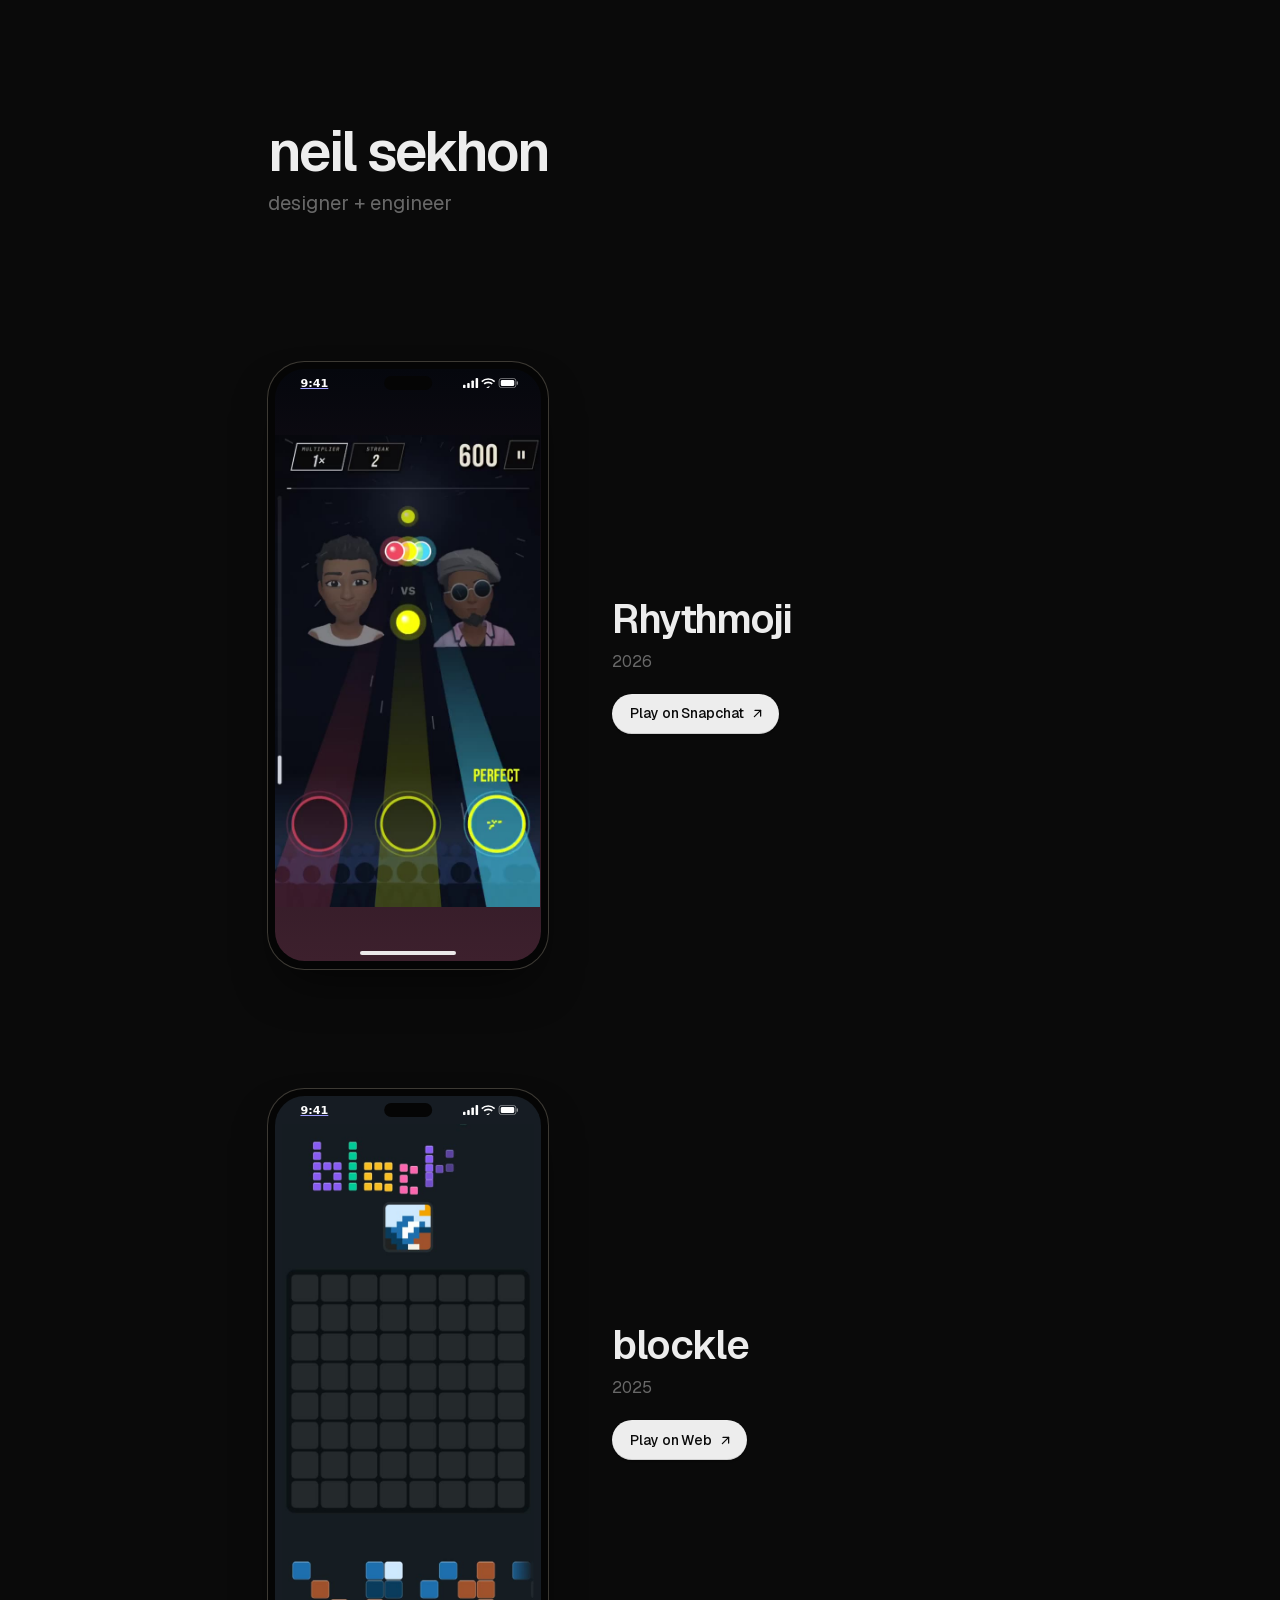
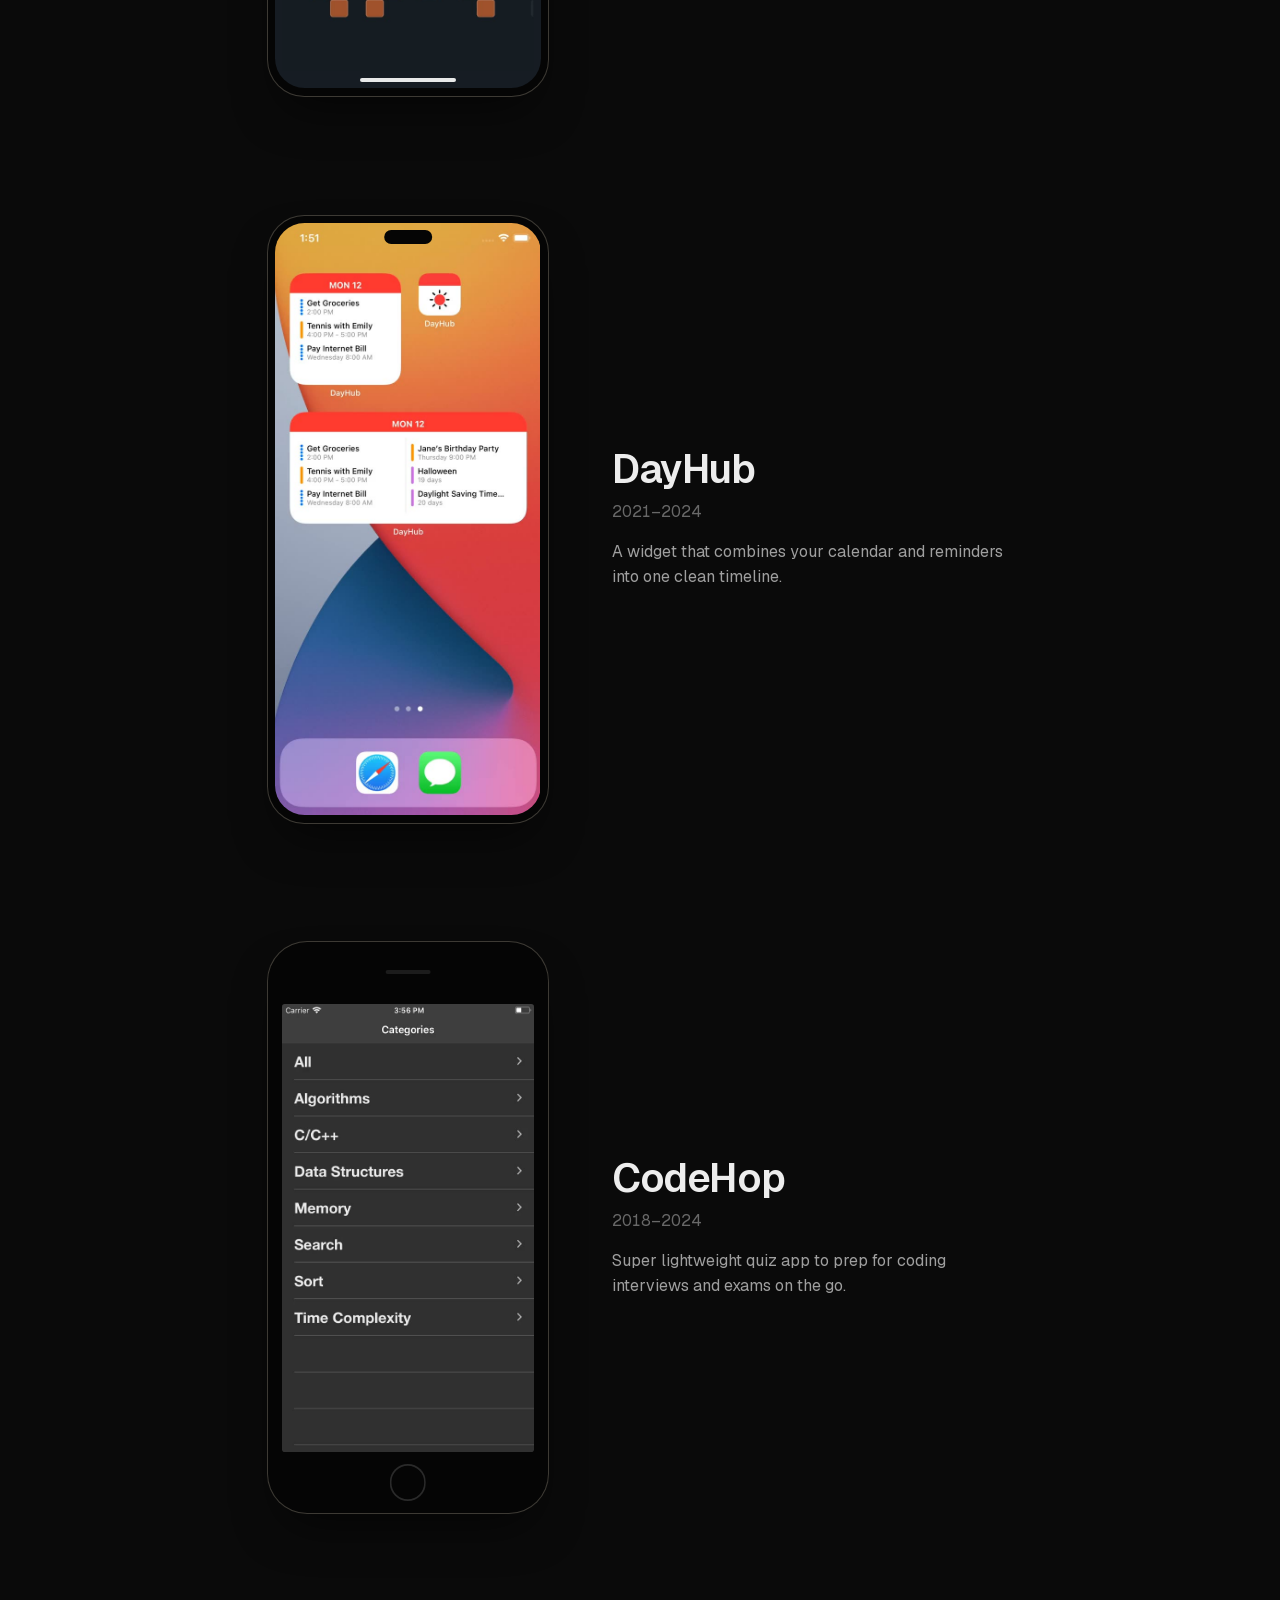
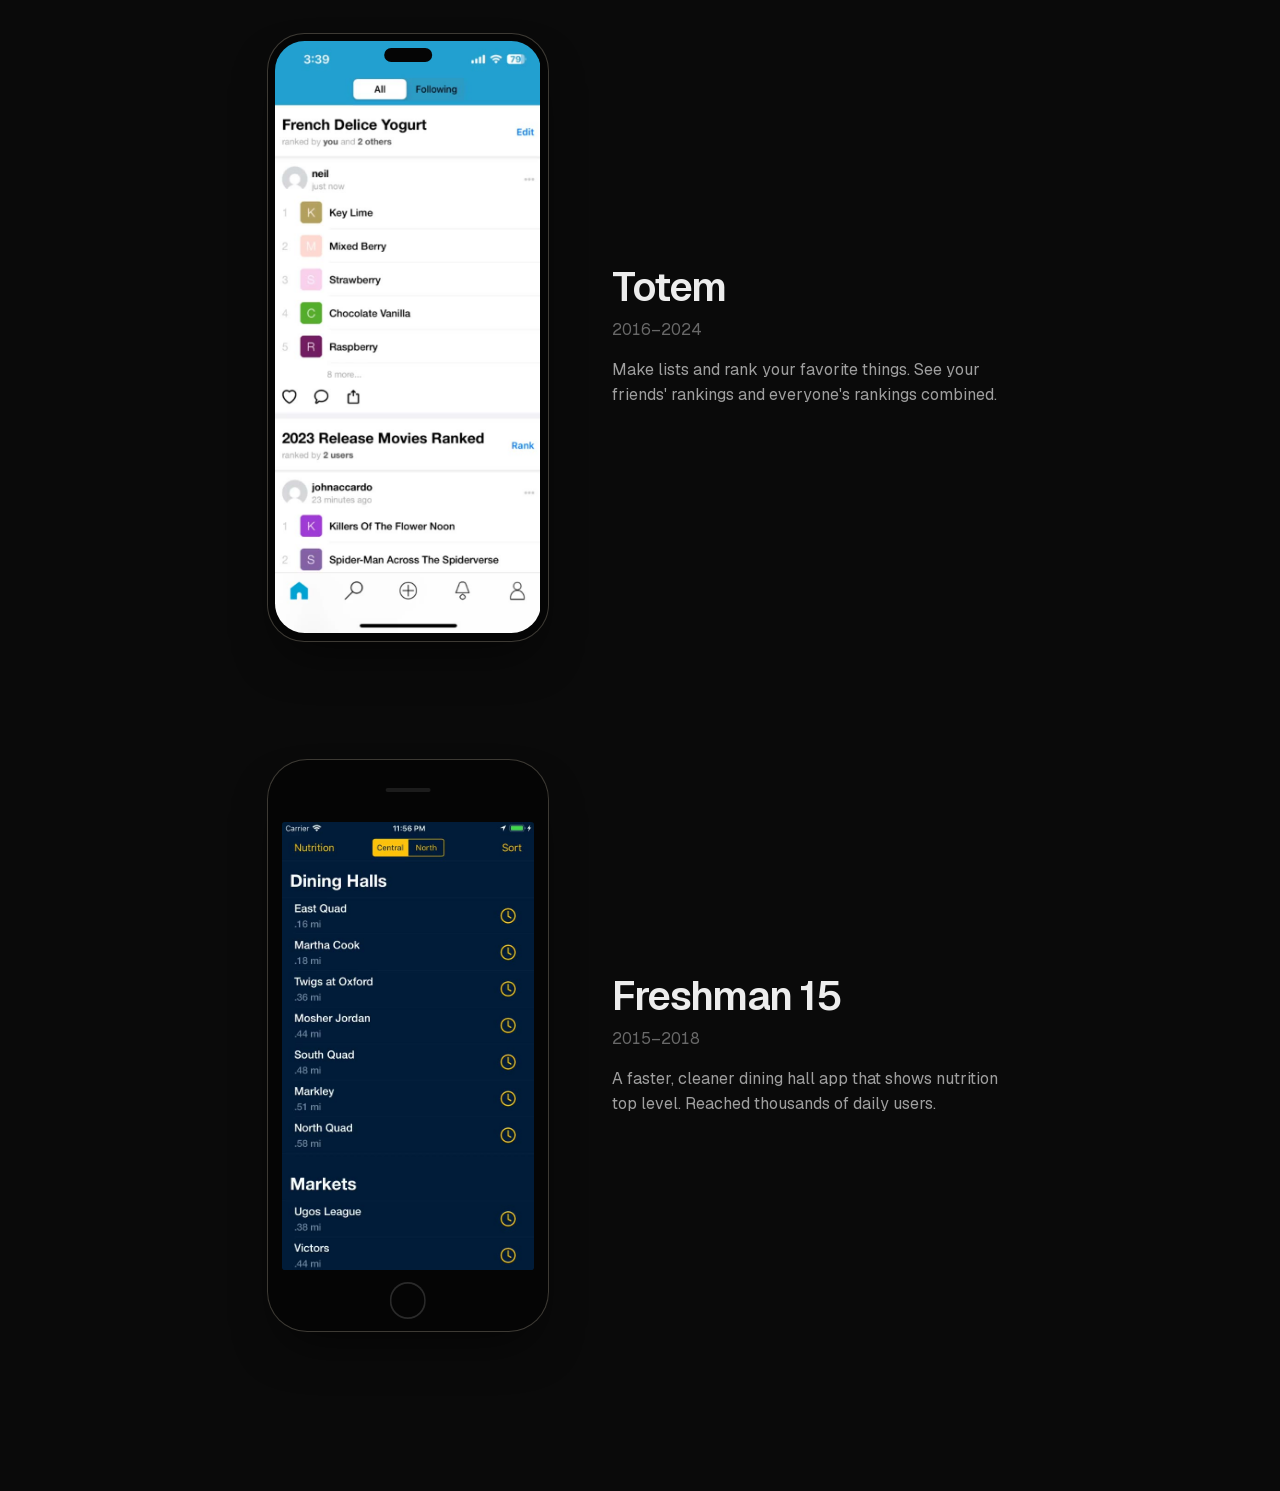
==== index.html @ c9ab8f05 "Replace the home page with a minimal timeline of my work Co-Authored-By: Claude Opus 5.5 <noreply@an" ====
<!doctype html>
<html lang="en">
<head>
<meta charset="utf-8">
<meta name="viewport" content="width=device-width, initial-scale=1, viewport-fit=cover">
<title>neil sekhon</title>
<link rel="icon" type="image/png" href="favicon.png">
<link rel="apple-touch-icon" href="apple-touch-icon.png">
<script src="home-analytics.js?v=1" defer></script>
<meta name="description" content="Neil Sekhon, designer + engineer. A timeline of my work.">
<script>document.documentElement.classList.add('js', 'soft');</script>
<style>
@font-face { font-family: "Geist"; src: url("fonts/geist.woff2") format("woff2"); font-weight: 100 900; font-display: swap; }

:root {
  color-scheme: dark;
  --ground: #0a0a0a;
  --ink: #ededed;
  --body: rgb(237 237 237 / 0.66);
  --muted: rgb(237 237 237 / 0.42);
  --line: rgb(237 237 237 / 0.08);
}

* { box-sizing: border-box; margin: 0; }

body {
  background: var(--ground);
  color: var(--ink);
  font: 400 16px/1.55 "Geist", -apple-system, system-ui, sans-serif;
  -webkit-font-smoothing: antialiased;
}

main { max-width: 808px; margin: 0 auto; padding: calc(var(--hero) + 144px) 24px 0; }
/* At the very top the work sits dim so the name holds focus; it brightens as you scroll.
   Fallback for browsers without scroll-driven animations: a class toggle. */
main { transition: opacity .6s cubic-bezier(.165,.84,.44,1); }
.soft main { opacity: 0.35; }

/* The page opens on a large name that shrinks into a slim glass header as you scroll.
   Scroll only drives transforms and opacity (--p, 0 → 1 over 160px), so phones stay smooth. */
:root { --big: 56px; --small: 0.268; --pad: 120px; --bar: 64px; --hero: calc(var(--pad) + var(--big) * 1.15 + 34px); }
header {
  --p: 0;
  position: fixed; inset: 0 0 auto; z-index: 10; height: var(--bar);
  padding: 0 max(24px, calc((100% - 744px) / 2));
  pointer-events: none;
}
header::before {
  content: ""; position: absolute; inset: 0;
  background: rgb(10 10 10 / 0.6);
  -webkit-backdrop-filter: blur(20px) saturate(1.6);
  backdrop-filter: blur(20px) saturate(1.6);
  opacity: var(--p);
}
/* The hairline appears only once the name has fully docked. */
header::after { content: ""; position: absolute; inset: auto 0 0; height: 1px; background: var(--line); opacity: 0; transition: opacity .3s ease; }
header.docked::after { opacity: 1; }
/* LinkedIn sits at the right end of the bar, always reachable. */
.social {
  position: absolute; top: 0; right: max(24px, calc((100% - 744px) / 2)); height: var(--bar);
  display: flex; align-items: center; gap: 4px; pointer-events: auto;
  color: var(--muted); font-size: 14px; text-decoration: none;
  opacity: 0; visibility: hidden;
  transition: color .2s cubic-bezier(.165,.84,.44,1), opacity .3s ease, visibility 0s linear .3s;
}
/* LinkedIn arrives with the hairline, once the name has docked. */
header.docked .social { opacity: 1; visibility: visible; transition: color .2s cubic-bezier(.165,.84,.44,1), opacity .3s ease, visibility 0s; }
.social svg { width: 13px; height: 13px; fill: none; stroke: currentColor; stroke-width: 2; stroke-linecap: round; stroke-linejoin: round; }
.social:hover, .social:focus-visible { color: var(--ink); }
.id { position: relative; padding-top: var(--pad); transform: translateY(calc((14px - var(--pad)) * var(--p))); will-change: transform; }

/* Each project fades up once as it scrolls into view. */
.js li { opacity: 0; transform: translateY(32px); transition: opacity .8s cubic-bezier(.165,.84,.44,1), transform .8s cubic-bezier(.165,.84,.44,1); }
.js li.in { opacity: 1; transform: none; }
@media (prefers-reduced-motion: reduce) { .js li { opacity: 1; transform: none; transition: none; } }
/* Name and title are drawn at hero size and scaled down into the bar. */
h1 { font-size: var(--big); font-weight: 600; line-height: 1.15; letter-spacing: -0.04em; transform-origin: 0 0; transform: scale(calc(1 - (1 - var(--small)) * var(--p))); will-change: transform; }
header p { color: var(--muted); font-size: 20px; line-height: 1.3; margin-top: 6px; transform-origin: 0 0; transform: translateY(calc((6px + (var(--big) - 15px) * 1.15) * -1 * var(--p))) scale(calc(1 - 0.3 * var(--p))); will-change: transform; }

/* Where supported (Safari 26+, Chrome), the scroll position drives these directly,
   in step with the finger and off the main thread. JS then only handles the fallback. */
@supports (animation-timeline: scroll()) {
  header::before, .id, h1, header p, main {
    animation-timing-function: linear; animation-fill-mode: both;
    animation-timeline: scroll(root); animation-range: 0 160px;
  }
  header::before { animation-name: glass-in; }
  .id { animation-name: id-up; }
  h1 { animation-name: name-shrink; }
  header p { animation-name: title-up; }
  main { animation-name: work-in; transition: none; }
  .soft main { opacity: 1; }
}
@keyframes glass-in { from { opacity: 0; } to { opacity: 1; } }
@keyframes id-up { from { transform: none; } to { transform: translateY(calc(14px - var(--pad))); } }
@keyframes name-shrink { from { transform: none; } to { transform: scale(var(--small)); } }
@keyframes title-up { from { transform: none; } to { transform: translateY(calc((6px + (var(--big) - 15px) * 1.15) * -1)) scale(0.7); } }
@keyframes work-in { from { opacity: 0.35; } to { opacity: 1; } }

ol { list-style: none; padding: 0 0 160px; display: grid; gap: 120px; }
/* Phone left, words right, side by side. */
li { display: grid; grid-template-columns: 280px minmax(0, 400px); justify-content: center; grid-template-rows: 1fr auto auto auto 1fr; column-gap: 64px; }
li figure { grid-column: 1; grid-row: 1 / -1; margin: 0; }
li h2, li time, li p { grid-column: 2; }
li h2 { grid-row: 2; }
li time { grid-row: 3; }
li p { grid-row: 4; }

figure { margin-bottom: 24px; container-type: inline-size; }

/* Modern iPhone: dark bezel, hairline edge, Dynamic Island. */
.phone {
  display: block; position: relative; margin: 0 auto;
  width: 100%; aspect-ratio: 9 / 19.5;
  padding: 2.6cqi;
  background: #050505;
  border-radius: 13cqi;
  box-shadow: 0 0 0 1px #3d3a34, 0 24px 48px -16px rgb(0 0 0 / 0.6);
}
.phone::after {
  content: ""; position: absolute; top: 5cqi; left: 50%;
  width: 17cqi; height: 5cqi; transform: translateX(-50%);
  background: #050505; border-radius: 99px;
}
.phone > img, .phone > video { width: 100%; height: 100%; object-fit: cover; object-position: top; display: block; border-radius: 10.6cqi; }

/* Screen with status bar and home indicator, so app recordings fit whole in the safe area. */
.screen { height: 100%; display: flex; flex-direction: column; border-radius: 10.6cqi; overflow: hidden; color: #fff; }
.status { flex: none; height: 10cqi; display: flex; align-items: center; justify-content: space-between; padding: 0 8cqi 0 9cqi; font: 600 4cqi/1 -apple-system, system-ui, sans-serif; }
.status svg { height: 3.6cqi; width: auto; fill: currentColor; }
.screen video { flex: 1; min-height: 0; width: 100%; object-fit: contain; display: block; }
.home { flex: none; height: 6cqi; display: grid; place-items: center; }
.home::before { content: ""; width: 34cqi; height: 1.4cqi; border-radius: 99px; background: currentColor; opacity: 0.9; }

/* Classic iPhone (home button) for 16:9 screenshots. */
.phone.classic { aspect-ratio: auto; padding: 22cqi 5cqi; border-radius: 14cqi; }
.phone.classic::before { content: ""; position: absolute; top: 10cqi; left: 50%; width: 16cqi; height: 1.6cqi; transform: translateX(-50%); border-radius: 99px; background: #1c1c1c; }
.phone.classic::after { top: auto; bottom: 4.5cqi; width: 13cqi; height: 13cqi; background: none; box-shadow: inset 0 0 0 0.6cqi #2a2a2a; }
.phone.classic > img, .phone.classic > video { height: auto; aspect-ratio: 9 / 16; object-fit: fill; border-radius: 1cqi; }

h2 { font-size: 40px; font-weight: 600; line-height: 1.05; letter-spacing: -0.035em; }
.play {
  grid-column: 2; grid-row: 4; justify-self: start; margin-top: 24px;
  display: inline-flex; align-items: center; gap: 6px; padding: 0 14px 0 18px; height: 40px;
  border-radius: 99px; background: var(--ink); color: var(--ground);
  box-shadow: inset 0 -1px 0 rgb(0 0 0 / 0.12), 0 1px 2px rgb(0 0 0 / 0.4);
  font-size: 14px; font-weight: 500; letter-spacing: -0.005em; text-decoration: none;
  transition: background .2s cubic-bezier(.165,.84,.44,1);
}
.play svg { width: 15px; height: 15px; fill: none; stroke: currentColor; stroke-width: 2; stroke-linecap: round; stroke-linejoin: round; transition: transform .2s cubic-bezier(.165,.84,.44,1); }
.play:hover { background: #fff; }
.play:hover svg { transform: translate(2px, -2px); }
.play:active { background: #d4d4d4; }
.play:focus-visible { outline: 2px solid var(--ink); outline-offset: 3px; }
time { display: block; color: var(--muted); font-size: 16px; line-height: 1; font-variant-numeric: tabular-nums; margin-top: 14px; }

li p { color: var(--body); margin-top: 20px; max-width: 30em; }

@media (max-width: 560px) {
  :root { --big: 40px; --small: 0.375; --pad: 72px; }
  main { padding: calc(var(--hero) + 88px) 16px 0; }
  header { padding-left: 16px; padding-right: 16px; }
  .social { right: 16px; }
  ol { gap: 88px; padding-bottom: 96px; }
  li { grid-template-columns: 1fr; grid-template-rows: none; text-align: center; }
  li figure { grid-column: 1; grid-row: auto; margin-bottom: 24px; }
  li h2, li time, li p, .play { grid-column: 1; grid-row: auto; }
  .play { justify-self: center; }
  h2 { font-size: 32px; }
  li figure { width: 72%; margin-inline: auto; }
}

/* Easter egg: tapping an older project's phone makes the garbage opossum pop up from the bottom of its screen. */
li.old figure { cursor: pointer; -webkit-tap-highlight-color: transparent; }
/* Clipped to the screen: modern bezel inset, then the classic home-button bezel. */
.possum { position: absolute; inset: 2.6cqi; z-index: 2; overflow: hidden; border-radius: 10.6cqi; pointer-events: none; }
.phone.classic > .possum { inset: 22cqi 5cqi; border-radius: 1cqi; }
.possum[hidden] { display: none; }
/* South Park cutout: pop up, rock stiffly twice, hold, drop back down. */
.possum img {
  position: absolute; left: 8%; bottom: 0; width: 84%; display: block;
  filter: drop-shadow(3px 0 0 #fff) drop-shadow(-3px 0 0 #fff) drop-shadow(0 -3px 0 #fff) drop-shadow(0 -8px 20px rgb(0 0 0 / 0.5));
  transform-origin: 50% 100%;
  animation: possum-in 3.2s ease-in-out both;
}
@keyframes possum-in {
  0% { transform: translateY(110%); }
  12% { transform: translateY(0) rotate(0); animation-timing-function: linear; }
  16% { transform: rotate(7deg); } 22% { transform: rotate(-6deg); }
  28% { transform: rotate(7deg); } 34% { transform: rotate(-6deg); }
  39%, 86% { transform: translateY(0) rotate(0); }
  100% { transform: translateY(110%); }
}
@media (prefers-reduced-motion: reduce) { .possum img { animation: none; } }
</style>
</head>
<body>
<header>
  <div class="id">
    <h1>neil sekhon</h1>
    <p>designer + engineer</p>
  </div>
  <a class="social" href="https://www.linkedin.com/in/nsekhon/" target="_blank" rel="noopener">LinkedIn<svg viewBox="0 0 24 24" aria-hidden="true"><path d="M7 17 17 7"/><path d="M8 7h9v9"/></svg></a>
</header>

<main>
  <ol>
    <li data-project="rhythmoji">
      <figure><a class="phone" href="https://www.snapchat.com/lens/8f943ca0563544a98f3d4382113056e3" target="_blank" rel="noopener" aria-label="Play Rhythmoji on Snapchat"><div class="screen" style="background: linear-gradient(#05070d, #3d202d)"><div class="status"><span>9:41</span><svg viewBox="0 0 66 12" aria-hidden="true"><rect x="0" y="8" width="3" height="4" rx="1"/><rect x="5" y="6" width="3" height="6" rx="1"/><rect x="10" y="3" width="3" height="9" rx="1"/><rect x="15" y="0" width="3" height="12" rx="1"/><path d="M30 2.2a10 10 0 0 1 7 2.9l1.3-1.4A12 12 0 0 0 30 .3a12 12 0 0 0-8.3 3.4L23 5.1a10 10 0 0 1 7-2.9zm0 4a6 6 0 0 1 4.1 1.6l1.4-1.4A8 8 0 0 0 30 4.2a8 8 0 0 0-5.5 2.2l1.4 1.4A6 6 0 0 1 30 6.2zm0 4l-2.4 1.6L30 12l2.4-1.8z"/><rect x="43" y=".5" width="20" height="11" rx="3" fill="none" stroke="currentColor" stroke-opacity=".5"/><rect x="45" y="2.5" width="16" height="7" rx="1.6"/><rect x="64" y="4" width="1.6" height="4" rx=".8" opacity=".5"/></svg></div><video src="media/rhythmoji.mp4" poster="media/rhythmoji.jpg" autoplay muted loop playsinline aria-label="Rhythmoji gameplay"></video><div class="home"></div></div></a></figure>
      <h2>Rhythmoji</h2><time>2026</time>
      <a class="play" href="https://www.snapchat.com/lens/8f943ca0563544a98f3d4382113056e3" target="_blank" rel="noopener" aria-label="Play Rhythmoji on Snapchat">Play on Snapchat<svg viewBox="0 0 24 24" aria-hidden="true"><path d="M7 17 17 7"/><path d="M8 7h9v9"/></svg></a>
    </li>

    <li data-project="blockle">
      <figure><a class="phone" href="https://blockle.dev" target="_blank" rel="noopener" aria-label="Play blockle on the web"><div class="screen" style="background: #161c23"><div class="status"><span>9:41</span><svg viewBox="0 0 66 12" aria-hidden="true"><rect x="0" y="8" width="3" height="4" rx="1"/><rect x="5" y="6" width="3" height="6" rx="1"/><rect x="10" y="3" width="3" height="9" rx="1"/><rect x="15" y="0" width="3" height="12" rx="1"/><path d="M30 2.2a10 10 0 0 1 7 2.9l1.3-1.4A12 12 0 0 0 30 .3a12 12 0 0 0-8.3 3.4L23 5.1a10 10 0 0 1 7-2.9zm0 4a6 6 0 0 1 4.1 1.6l1.4-1.4A8 8 0 0 0 30 4.2a8 8 0 0 0-5.5 2.2l1.4 1.4A6 6 0 0 1 30 6.2zm0 4l-2.4 1.6L30 12l2.4-1.8z"/><rect x="43" y=".5" width="20" height="11" rx="3" fill="none" stroke="currentColor" stroke-opacity=".5"/><rect x="45" y="2.5" width="16" height="7" rx="1.6"/><rect x="64" y="4" width="1.6" height="4" rx=".8" opacity=".5"/></svg></div><video src="media/blockle.mp4" poster="media/blockle.jpg" autoplay muted loop playsinline aria-label="blockle gameplay"></video><div class="home"></div></div></a></figure>
      <h2>blockle</h2><time>2025</time>
      <a class="play" href="https://blockle.dev" target="_blank" rel="noopener" aria-label="Play blockle on the web">Play on Web<svg viewBox="0 0 24 24" aria-hidden="true"><path d="M7 17 17 7"/><path d="M8 7h9v9"/></svg></a>
    </li>

    <li data-project="dayhub" class="old">
      <figure><div class="phone"><video src="media/dayhub.mp4" poster="media/dayhub-poster.jpg" autoplay muted loop playsinline aria-label="DayHub widgets showing events and reminders on the home screen"></video></div></figure>
      <h2>DayHub</h2><time>2021–2024</time>
      <p>A widget that combines your calendar and reminders into one clean timeline.</p>
    </li>

    <li data-project="codehop" class="old">
      <figure><div class="phone classic"><video src="media/codehop.mp4" poster="media/codehop-poster.jpg" autoplay muted loop playsinline aria-label="CodeHop: a multiple-choice C++ question"></video></div></figure>
      <h2>CodeHop</h2><time>2018–2024</time>
      <p>Super lightweight quiz app to prep for coding interviews and exams on the go.</p>
    </li>

    <li data-project="totem" class="old">
      <figure><div class="phone"><video src="media/totem.mp4" poster="media/totem-poster.jpg" autoplay muted loop playsinline aria-label="Totem: a ranked list in the app"></video></div></figure>
      <h2>Totem</h2><time>2016–2024</time>
      <p>Make lists and rank your favorite things. See your friends' rankings and everyone's rankings combined.</p>
    </li>

    <li data-project="freshman15" class="old">
      <figure><div class="phone classic"><video src="media/freshman15.mp4" poster="media/freshman15-poster.jpg" autoplay muted loop playsinline aria-label="Freshman 15: a dining hall menu"></video></div></figure>
      <h2>Freshman 15</h2><time>2015–2018</time>
      <p>A faster, cleaner dining hall app that shows nutrition top level. Reached thousands of daily users.</p>
    </li>
  </ol>
</main>

<div class="possum" hidden aria-hidden="true">
  <img src="media/opossum.png" alt="">
</div>

<script>
// Older projects: tap the phone and the opossum pops up from the bottom of its screen and grumbles.
const possum = document.querySelector('.possum');
let audio, timer;

function squeak() {
  audio ??= new AudioContext();
  const t0 = audio.currentTime;
  // Grumpy whine: a short "hmph", then a low, nasal "mnnyeehhh" that sags at the end.
  const voice = (t, len, path, peak) => {
    const o = audio.createOscillator(), f = audio.createBiquadFilter(), g = audio.createGain();
    const lfo = audio.createOscillator(), lg = audio.createGain();
    o.type = 'sawtooth';
    o.frequency.setValueAtTime(path[0][1], t);
    path.forEach(([at, hz]) => o.frequency.exponentialRampToValueAtTime(hz, t + at));
    lfo.frequency.value = 7; lg.gain.value = 9;
    lfo.connect(lg).connect(o.frequency);
    f.type = 'lowpass'; f.Q.value = 9;
    f.frequency.setValueAtTime(500, t);
    f.frequency.linearRampToValueAtTime(1300, t + len * 0.35);
    f.frequency.linearRampToValueAtTime(650, t + len);
    g.gain.setValueAtTime(0, t);
    g.gain.linearRampToValueAtTime(peak, t + 0.04);
    g.gain.setValueAtTime(peak, t + len * 0.75);
    g.gain.exponentialRampToValueAtTime(0.001, t + len);
    o.connect(f).connect(g).connect(audio.destination);
    o.start(t); lfo.start(t); o.stop(t + len); lfo.stop(t + len);
  };
  voice(t0, 0.16, [[0, 150], [0.16, 120]], 0.18);
  voice(t0 + 0.24, 0.95, [[0, 190], [0.18, 260], [0.6, 210], [0.95, 140]], 0.2);
}

document.querySelectorAll('li.old figure').forEach(fig => fig.addEventListener('click', () => {
  fig.querySelector('.phone').append(possum);
  possum.hidden = true; void possum.offsetWidth; possum.hidden = false;
  squeak();
  clearTimeout(timer);
  timer = setTimeout(() => possum.hidden = true, 3300);
}));

// Name shrinks into the glass header over the first 160px of scroll.
const root = document.documentElement;
const header = document.querySelector('header');
const scrollDriven = CSS.supports('animation-timeline: scroll()');
let ticking = false;
const onScroll = () => {
  ticking = false;
  if (!scrollDriven) header.style.setProperty('--p', Math.min(1, Math.max(0, scrollY / 160)).toFixed(3));
  root.classList.toggle('soft', scrollY < 80);
  header.classList.toggle('docked', scrollY >= 160);
};
addEventListener('scroll', () => { if (!ticking) { ticking = true; requestAnimationFrame(onScroll); } }, { passive: true });
onScroll();

// While the work is still soft, a tap brings that project into view instead of triggering it.
document.querySelector('main').addEventListener('click', e => {
  if (!root.classList.contains('soft')) return;
  e.preventDefault(); e.stopPropagation();
  const li = e.target.closest('li');
  (li || e.currentTarget).scrollIntoView({ behavior: matchMedia('(prefers-reduced-motion: reduce)').matches ? 'auto' : 'smooth', block: 'center' });
}, true);

// Reveal each project once.
const reveal = new IntersectionObserver(entries => entries.forEach(e => {
  if (e.isIntersecting) { e.target.classList.add('in'); reveal.unobserve(e.target); }
}), { rootMargin: '0px 0px -10% 0px' });
document.querySelectorAll('li').forEach(li => reveal.observe(li));

// Videos play only while on screen.
const playing = new IntersectionObserver(entries => entries.forEach(e => {
  e.isIntersecting ? e.target.play().catch(() => {}) : e.target.pause();
}), { threshold: 0.2 });
document.querySelectorAll('video').forEach(v => playing.observe(v));
</script>

</body>
</html>
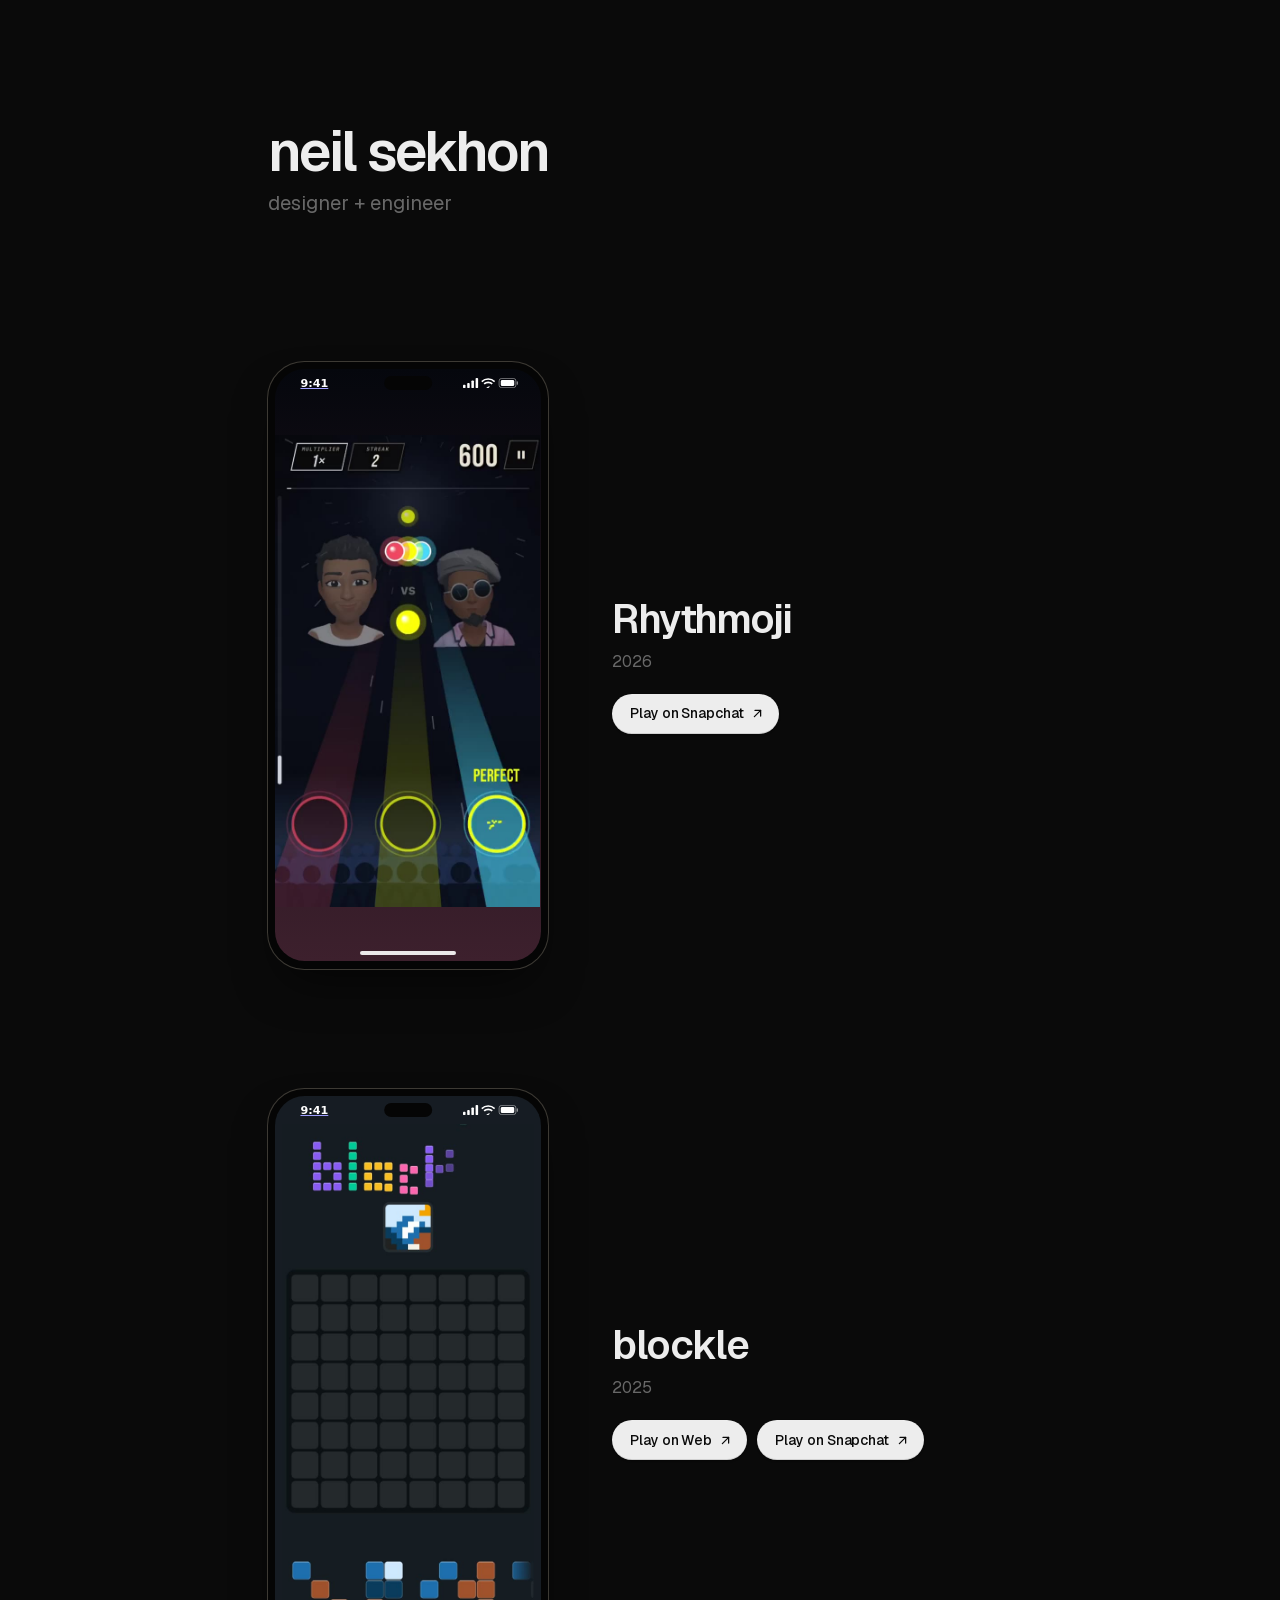
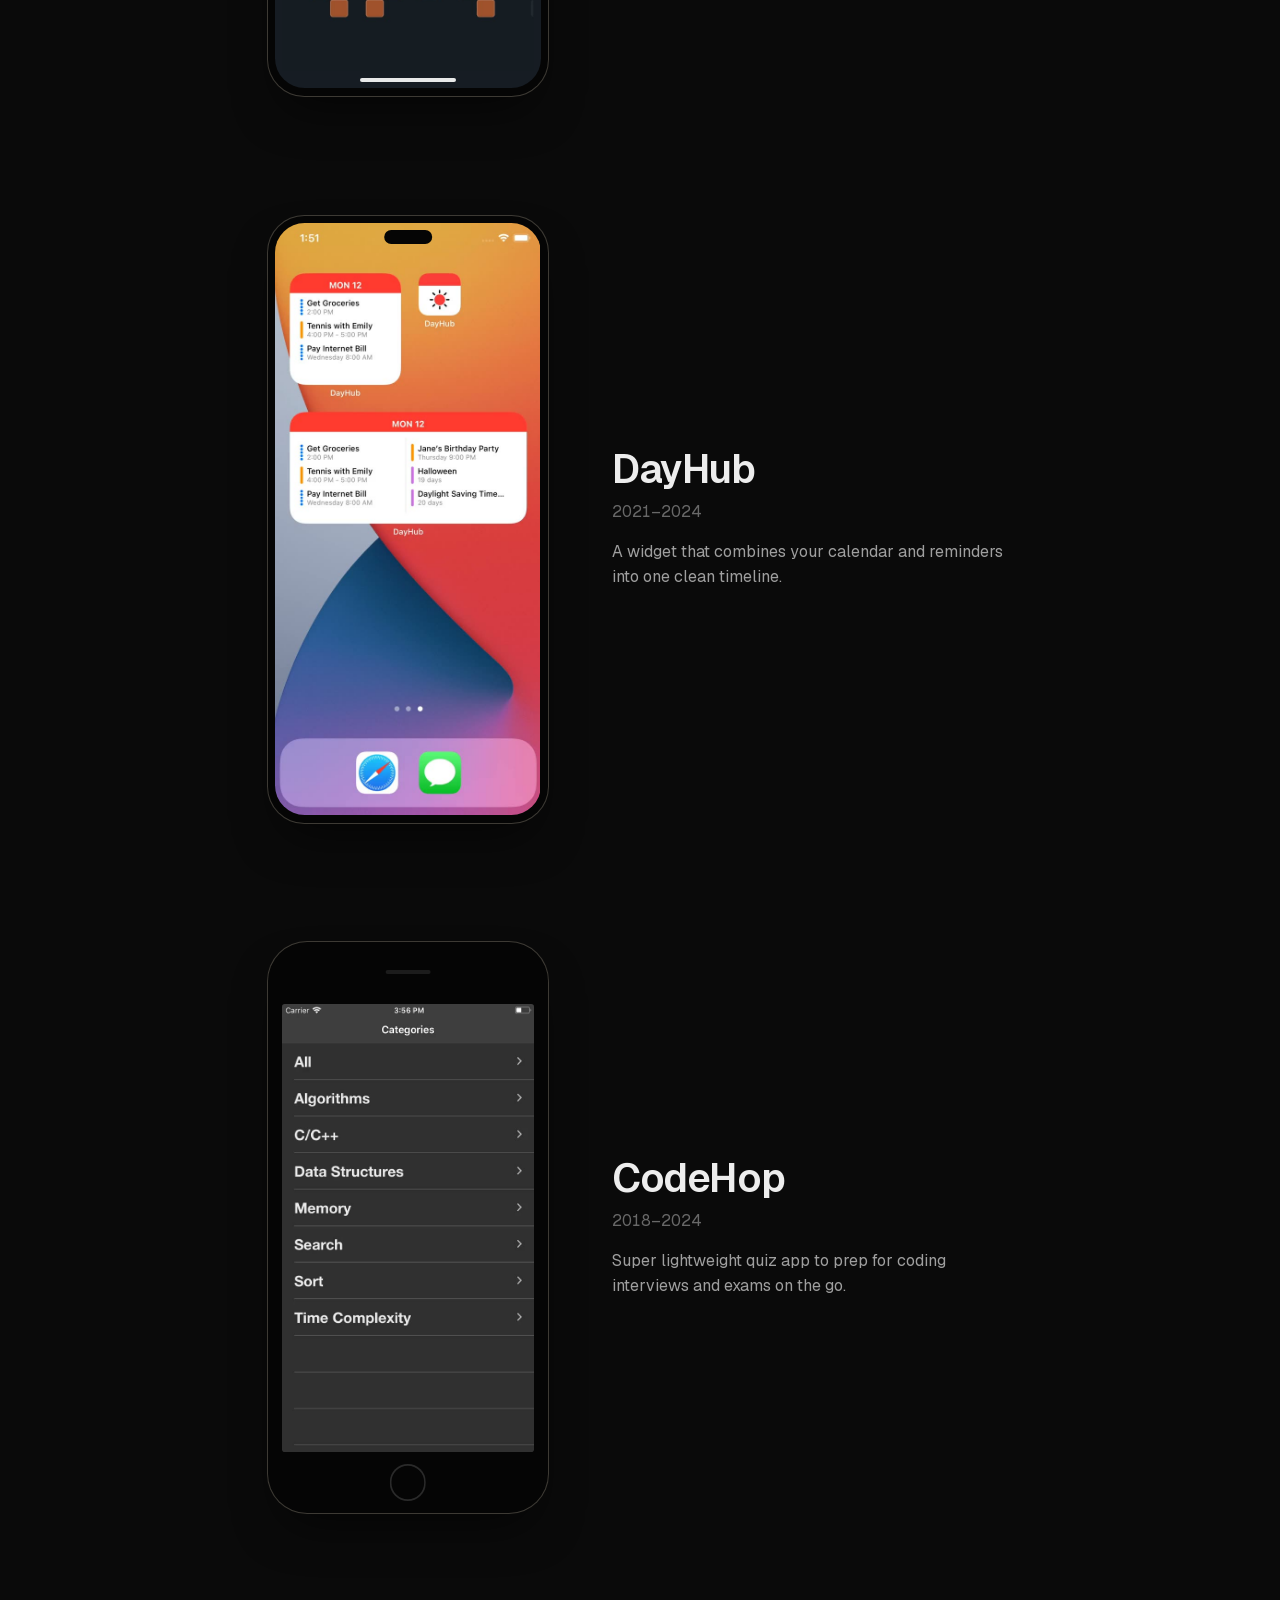
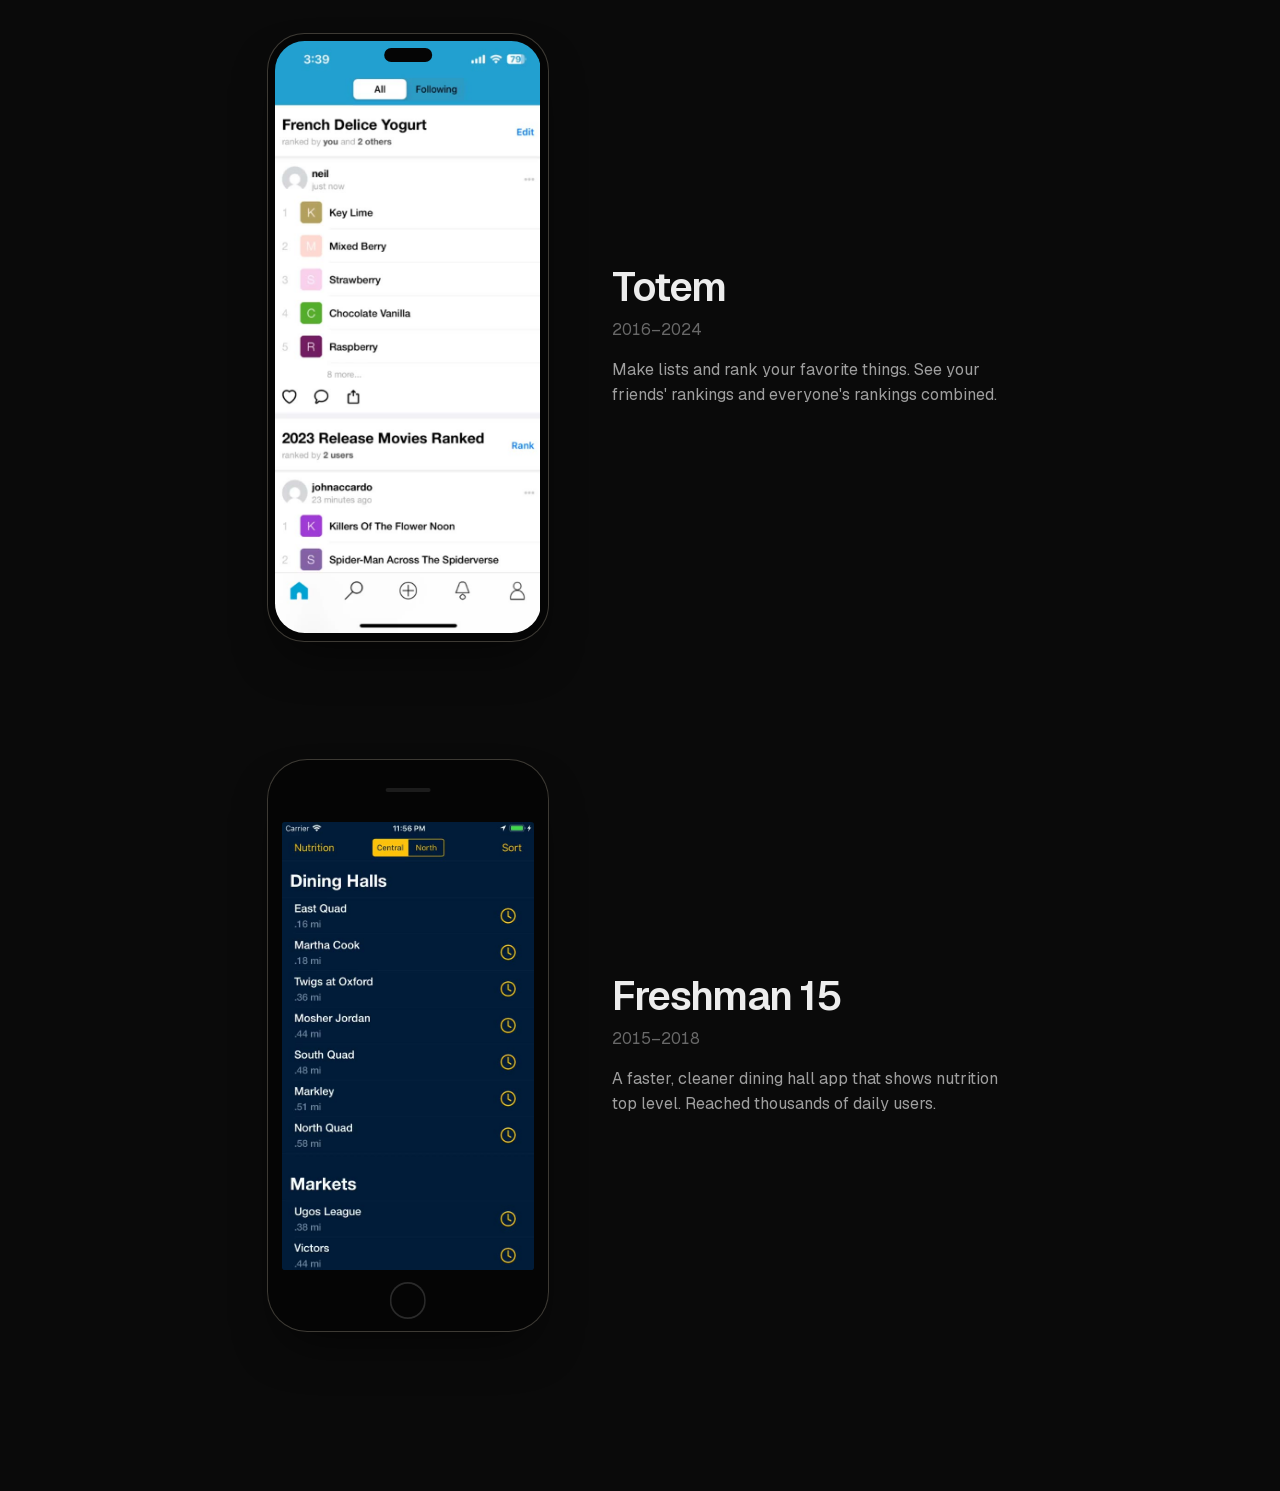
==== commit 4d19f34b: "Point blockle to neilsekhon.com/blockle and add Play on Snapchat - blockle.dev is expiring; the phon" ====
--- a/index.html
+++ b/index.html
@@ -6,7 +6,7 @@
 <title>neil sekhon</title>
 <link rel="icon" type="image/png" href="favicon.png">
 <link rel="apple-touch-icon" href="apple-touch-icon.png">
-<script src="home-analytics.js?v=1" defer></script>
+<script src="analytics.js?v=2" defer></script>
 <meta name="description" content="Neil Sekhon, designer + engineer. A timeline of my work.">
 <script>document.documentElement.classList.add('js', 'soft');</script>
 <style>
@@ -152,6 +152,9 @@
 .play:hover svg { transform: translate(2px, -2px); }
 .play:active { background: #d4d4d4; }
 .play:focus-visible { outline: 2px solid var(--ink); outline-offset: 3px; }
+/* Two or more buttons side by side. */
+.plays { grid-column: 2; grid-row: 4; justify-self: start; margin-top: 24px; display: flex; flex-wrap: wrap; gap: 10px; }
+.plays .play { margin-top: 0; }
 time { display: block; color: var(--muted); font-size: 16px; line-height: 1; font-variant-numeric: tabular-nums; margin-top: 14px; }
 
 li p { color: var(--body); margin-top: 20px; max-width: 30em; }
@@ -164,8 +167,9 @@
   ol { gap: 88px; padding-bottom: 96px; }
   li { grid-template-columns: 1fr; grid-template-rows: none; text-align: center; }
   li figure { grid-column: 1; grid-row: auto; margin-bottom: 24px; }
-  li h2, li time, li p, .play { grid-column: 1; grid-row: auto; }
-  .play { justify-self: center; }
+  li h2, li time, li p, .play, .plays { grid-column: 1; grid-row: auto; }
+  .play, .plays { justify-self: center; }
+  .plays { justify-content: center; }
   h2 { font-size: 32px; }
   li figure { width: 72%; margin-inline: auto; }
 }
@@ -212,9 +216,12 @@
     </li>
 
     <li data-project="blockle">
-      <figure><a class="phone" href="https://blockle.dev" target="_blank" rel="noopener" aria-label="Play blockle on the web"><div class="screen" style="background: #161c23"><div class="status"><span>9:41</span><svg viewBox="0 0 66 12" aria-hidden="true"><rect x="0" y="8" width="3" height="4" rx="1"/><rect x="5" y="6" width="3" height="6" rx="1"/><rect x="10" y="3" width="3" height="9" rx="1"/><rect x="15" y="0" width="3" height="12" rx="1"/><path d="M30 2.2a10 10 0 0 1 7 2.9l1.3-1.4A12 12 0 0 0 30 .3a12 12 0 0 0-8.3 3.4L23 5.1a10 10 0 0 1 7-2.9zm0 4a6 6 0 0 1 4.1 1.6l1.4-1.4A8 8 0 0 0 30 4.2a8 8 0 0 0-5.5 2.2l1.4 1.4A6 6 0 0 1 30 6.2zm0 4l-2.4 1.6L30 12l2.4-1.8z"/><rect x="43" y=".5" width="20" height="11" rx="3" fill="none" stroke="currentColor" stroke-opacity=".5"/><rect x="45" y="2.5" width="16" height="7" rx="1.6"/><rect x="64" y="4" width="1.6" height="4" rx=".8" opacity=".5"/></svg></div><video src="media/blockle.mp4" poster="media/blockle.jpg" autoplay muted loop playsinline aria-label="blockle gameplay"></video><div class="home"></div></div></a></figure>
+      <figure><a class="phone" href="https://neilsekhon.com/blockle/" target="_blank" rel="noopener" aria-label="Play blockle on the web"><div class="screen" style="background: #161c23"><div class="status"><span>9:41</span><svg viewBox="0 0 66 12" aria-hidden="true"><rect x="0" y="8" width="3" height="4" rx="1"/><rect x="5" y="6" width="3" height="6" rx="1"/><rect x="10" y="3" width="3" height="9" rx="1"/><rect x="15" y="0" width="3" height="12" rx="1"/><path d="M30 2.2a10 10 0 0 1 7 2.9l1.3-1.4A12 12 0 0 0 30 .3a12 12 0 0 0-8.3 3.4L23 5.1a10 10 0 0 1 7-2.9zm0 4a6 6 0 0 1 4.1 1.6l1.4-1.4A8 8 0 0 0 30 4.2a8 8 0 0 0-5.5 2.2l1.4 1.4A6 6 0 0 1 30 6.2zm0 4l-2.4 1.6L30 12l2.4-1.8z"/><rect x="43" y=".5" width="20" height="11" rx="3" fill="none" stroke="currentColor" stroke-opacity=".5"/><rect x="45" y="2.5" width="16" height="7" rx="1.6"/><rect x="64" y="4" width="1.6" height="4" rx=".8" opacity=".5"/></svg></div><video src="media/blockle.mp4" poster="media/blockle.jpg" autoplay muted loop playsinline aria-label="blockle gameplay"></video><div class="home"></div></div></a></figure>
       <h2>blockle</h2><time>2025</time>
-      <a class="play" href="https://blockle.dev" target="_blank" rel="noopener" aria-label="Play blockle on the web">Play on Web<svg viewBox="0 0 24 24" aria-hidden="true"><path d="M7 17 17 7"/><path d="M8 7h9v9"/></svg></a>
+      <div class="plays">
+        <a class="play" href="https://neilsekhon.com/blockle/" target="_blank" rel="noopener" aria-label="Play blockle on the web">Play on Web<svg viewBox="0 0 24 24" aria-hidden="true"><path d="M7 17 17 7"/><path d="M8 7h9v9"/></svg></a>
+        <a class="play" href="https://snapchat.com/t/BsSxJzqz" target="_blank" rel="noopener" aria-label="Play blockle on Snapchat" data-source="snapchat">Play on Snapchat<svg viewBox="0 0 24 24" aria-hidden="true"><path d="M7 17 17 7"/><path d="M8 7h9v9"/></svg></a>
+      </div>
     </li>
 
     <li data-project="dayhub" class="old">
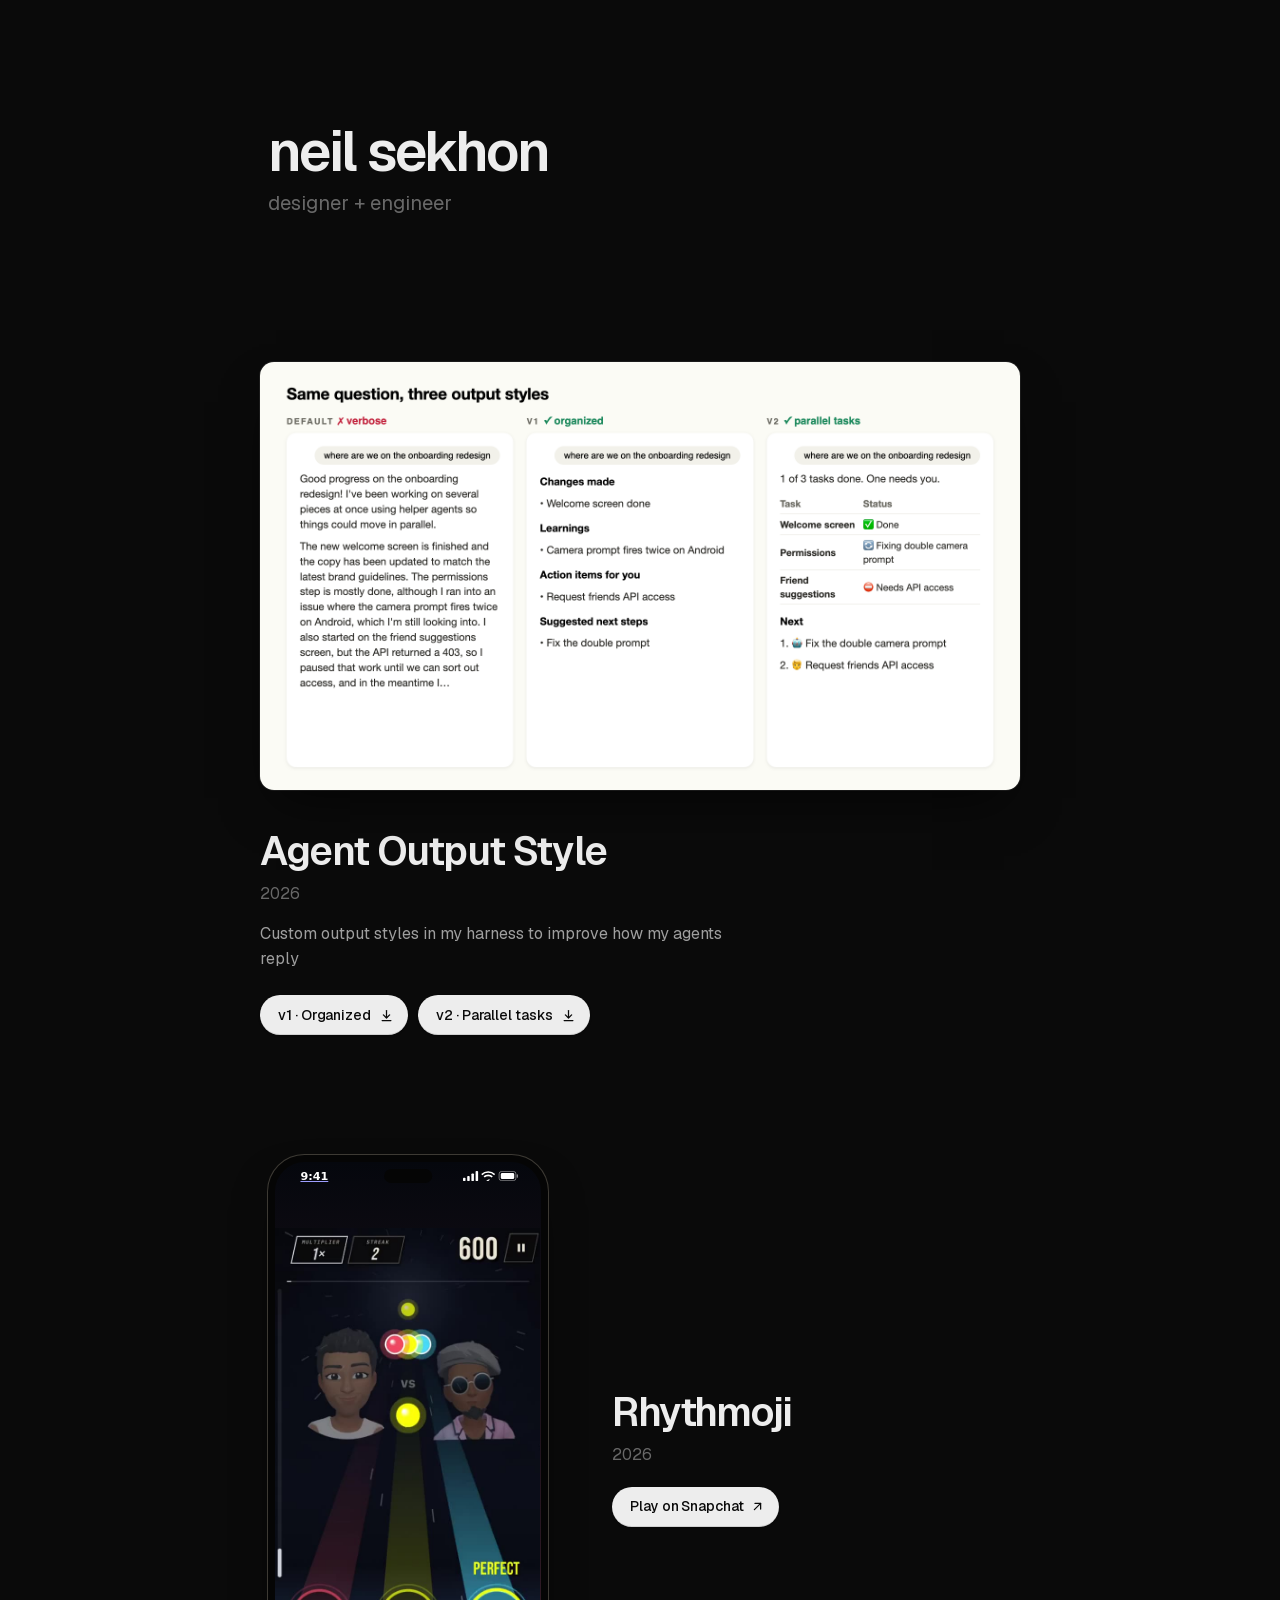
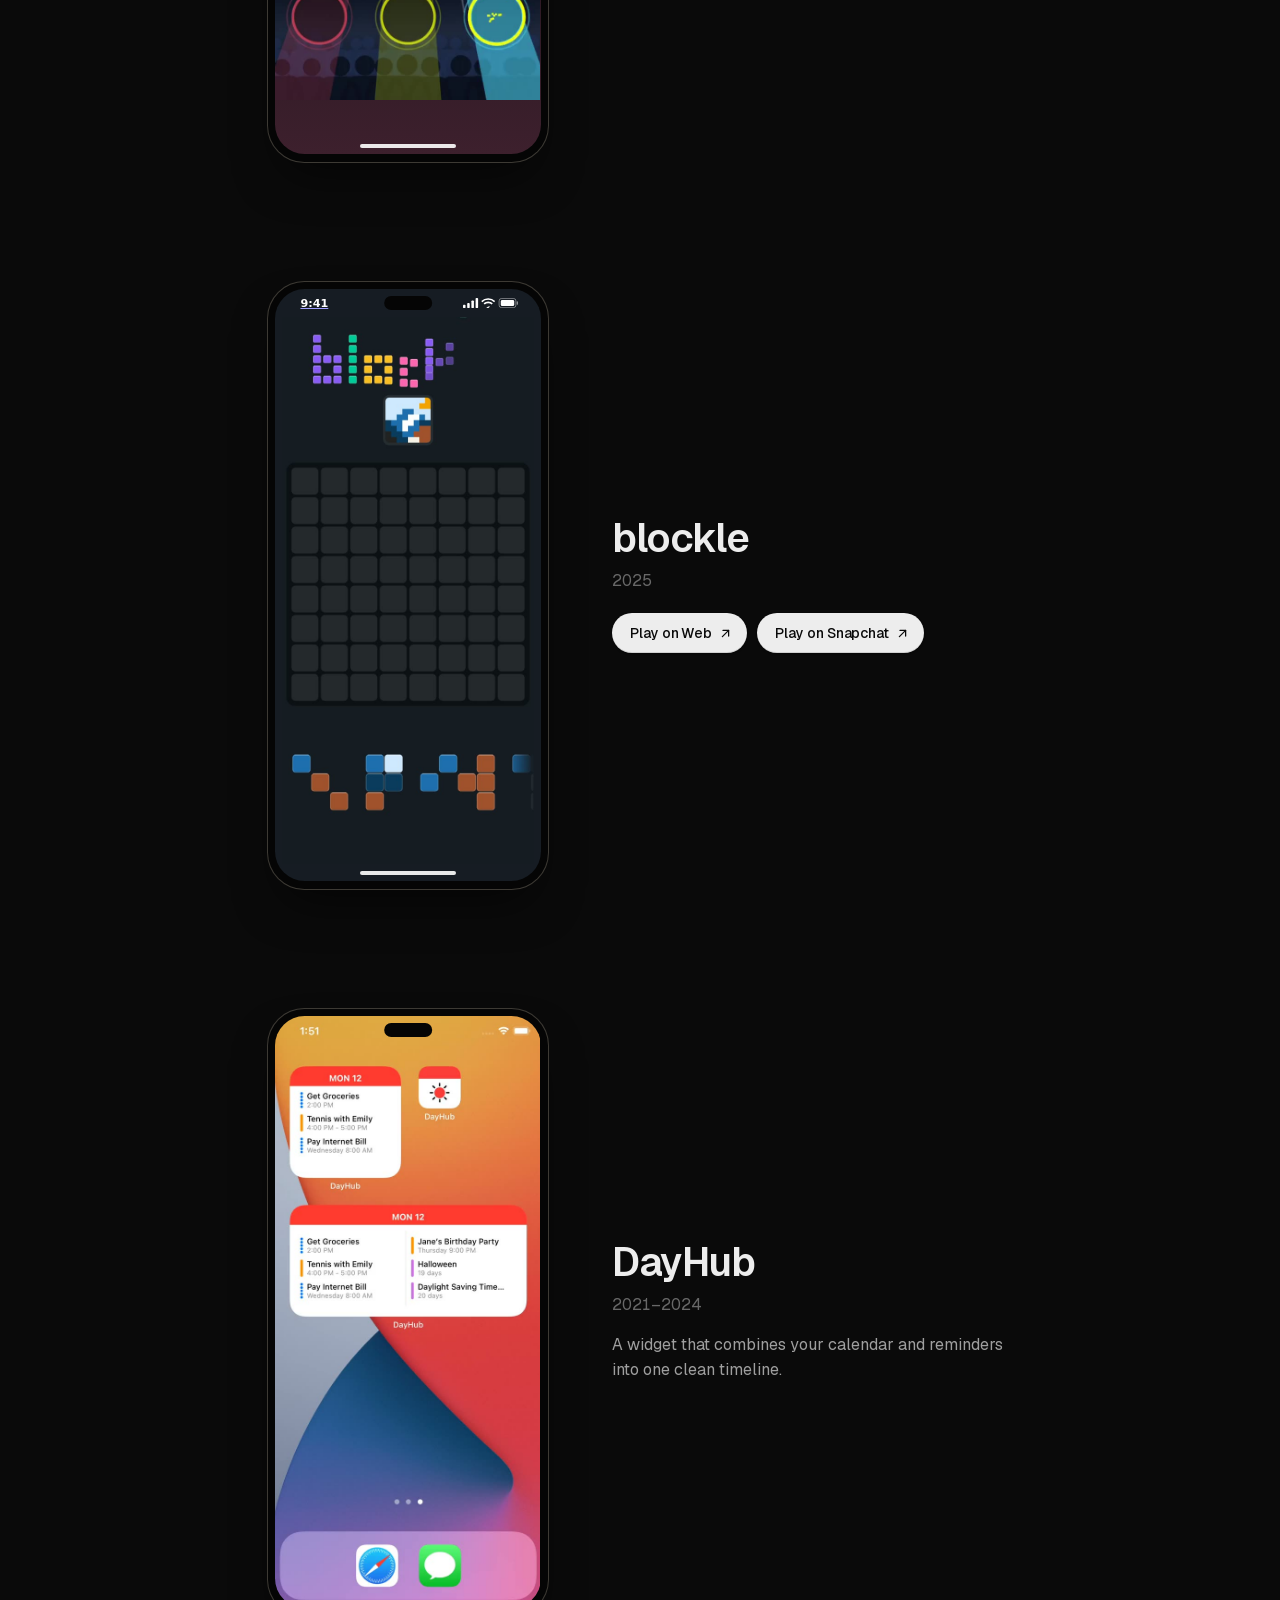
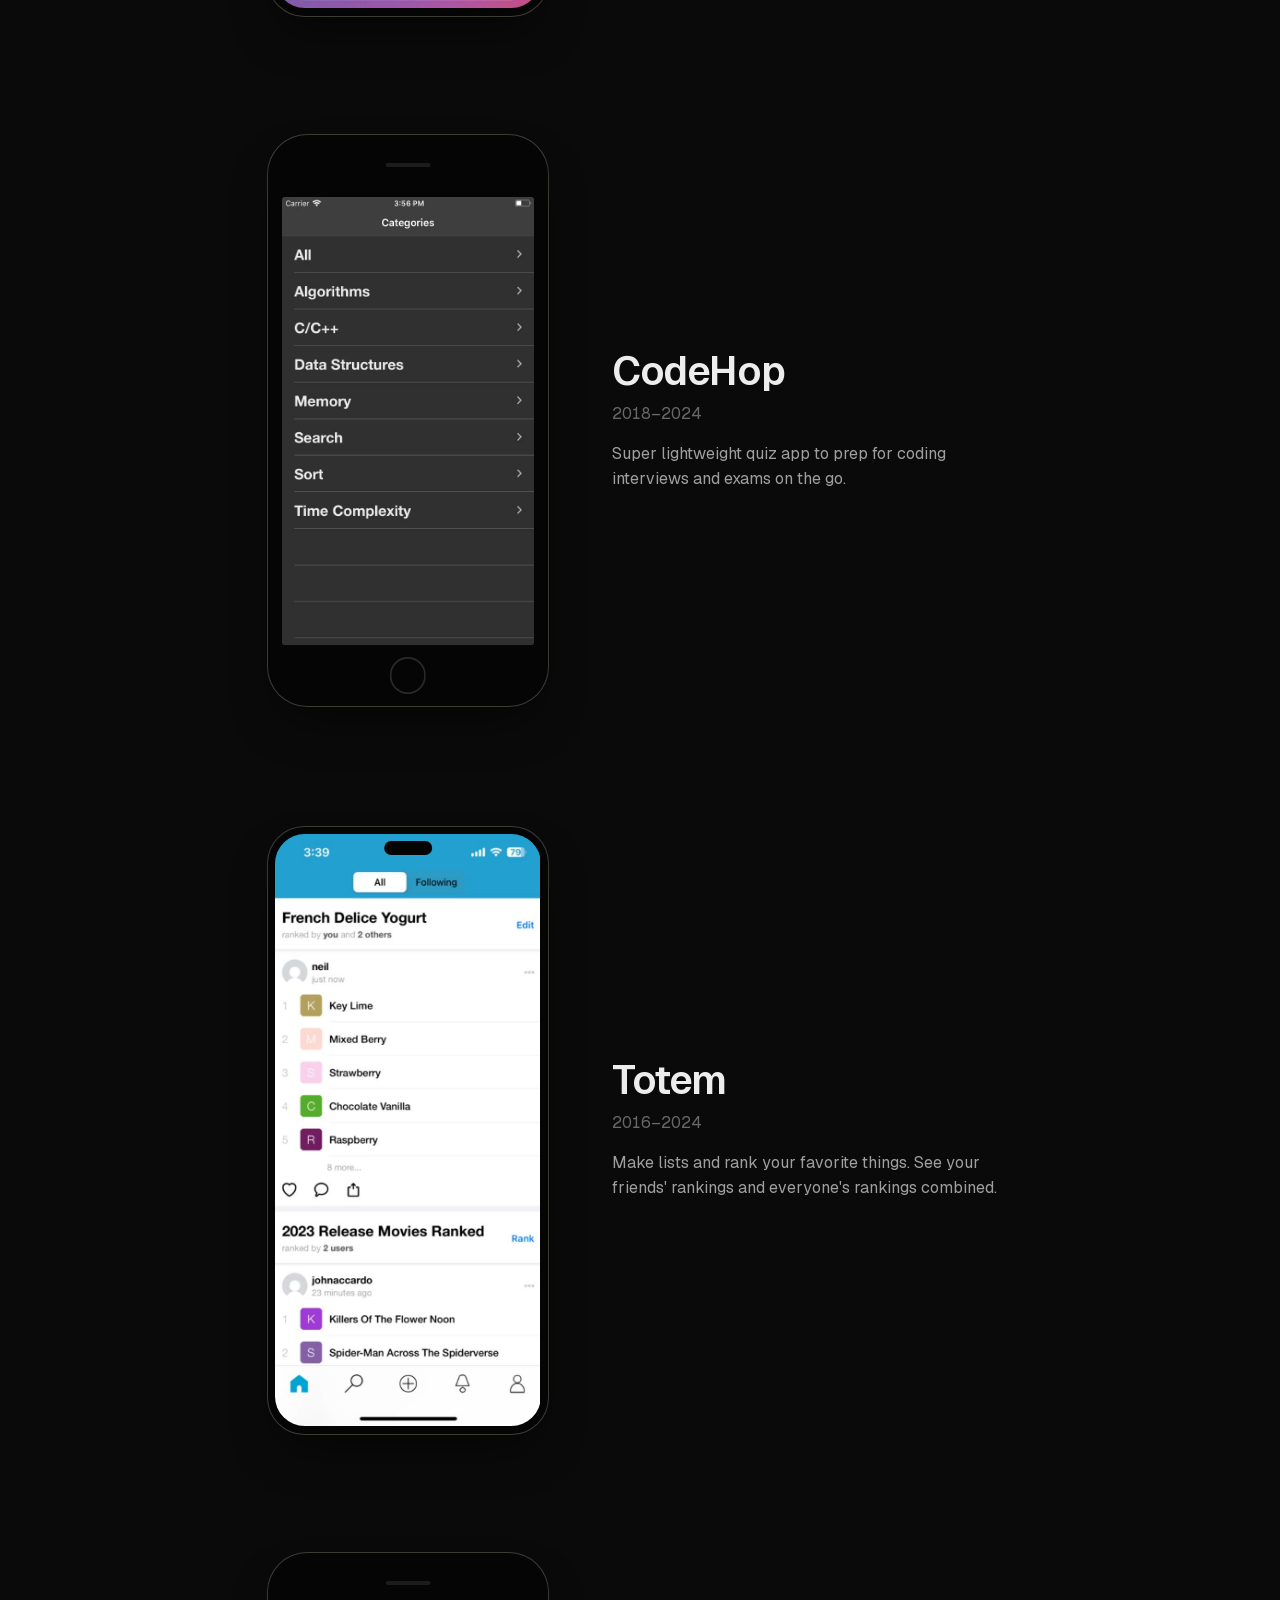
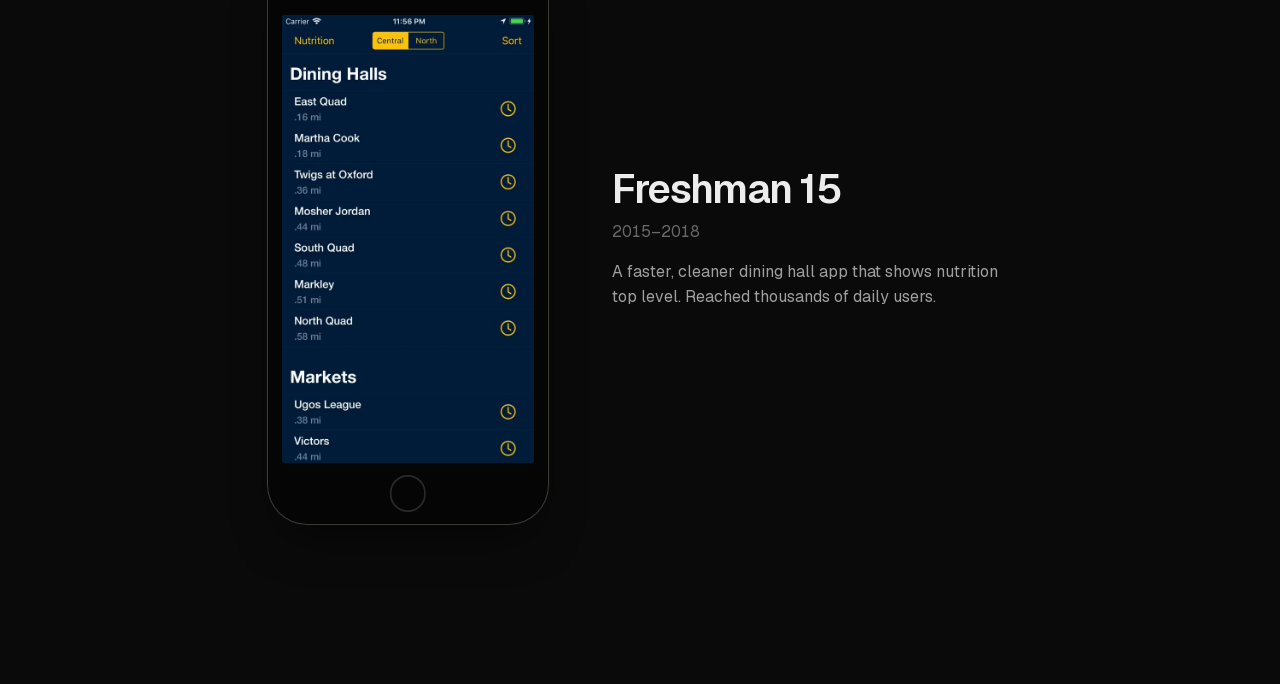
==== commit 799c18a9: "Add Agent Output Style item with v1/v2 downloads Co-Authored-By: Claude Sonnet 5.5 <noreply@anthropi" ====
--- a/index.html
+++ b/index.html
@@ -159,7 +159,28 @@
 
 li p { color: var(--body); margin-top: 20px; max-width: 30em; }
 
+/* Output-style item: a wide image instead of a phone, words and downloads beneath. */
+li.wide { grid-template-columns: minmax(0, 760px); grid-template-rows: none; }
+li.wide figure { grid-column: 1; grid-row: auto; margin-bottom: 40px; }
+li.wide figure img { display: block; width: 100%; height: auto; border-radius: 14px; box-shadow: 0 0 0 1px var(--line), 0 24px 48px -16px rgb(0 0 0 / 0.6); }
+li.wide h2, li.wide time, li.wide p, li.wide .dls { grid-column: 1; grid-row: auto; }
+.dls { display: flex; flex-wrap: wrap; gap: 10px; margin-top: 24px; }
+.dl {
+  display: inline-flex; align-items: center; gap: 8px; padding: 0 14px 0 18px; height: 40px;
+  border-radius: 99px; background: var(--ink); color: var(--ground);
+  box-shadow: inset 0 -1px 0 rgb(0 0 0 / 0.12), 0 1px 2px rgb(0 0 0 / 0.4);
+  font-size: 14px; font-weight: 500; letter-spacing: -0.005em; text-decoration: none;
+  transition: background .2s cubic-bezier(.165,.84,.44,1);
+}
+.dl svg { width: 15px; height: 15px; fill: none; stroke: currentColor; stroke-width: 2; stroke-linecap: round; stroke-linejoin: round; transition: transform .2s cubic-bezier(.165,.84,.44,1); }
+.dl:hover { background: #fff; }
+.dl:hover svg { transform: translateY(2px); }
+.dl:active { background: #d4d4d4; }
+.dl:focus-visible { outline: 2px solid var(--ink); outline-offset: 3px; }
+
 @media (max-width: 560px) {
+  .dls { justify-content: center; }
+  li.wide figure { width: 100%; }
   :root { --big: 40px; --small: 0.375; --pad: 72px; }
   main { padding: calc(var(--hero) + 88px) 16px 0; }
   header { padding-left: 16px; padding-right: 16px; }
@@ -209,6 +230,16 @@
 
 <main>
   <ol>
+    <li data-project="output-styles" class="wide">
+      <figure><img src="media/output-styles.png" alt="The same question answered in the default style, v1 and v2. The default is a wall of text; v1 is organized into sections; v2 is a status table with next steps." width="1600" height="900" loading="lazy"></figure>
+      <h2>Agent Output Style</h2><time>2026</time>
+      <p>Custom output styles in my harness to improve how my agents reply</p>
+      <div class="dls">
+        <a class="dl" href="media/output-style-v1.md" download="neil-brief-v1.md">v1 · Organized<svg viewBox="0 0 24 24" aria-hidden="true"><path d="M12 4v11"/><path d="m7 11 5 5 5-5"/><path d="M5 20h14"/></svg></a>
+        <a class="dl" href="media/output-style-v2.md" download="neil-brief-v2.md">v2 · Parallel tasks<svg viewBox="0 0 24 24" aria-hidden="true"><path d="M12 4v11"/><path d="m7 11 5 5 5-5"/><path d="M5 20h14"/></svg></a>
+      </div>
+    </li>
+
     <li data-project="rhythmoji">
       <figure><a class="phone" href="https://www.snapchat.com/lens/8f943ca0563544a98f3d4382113056e3" target="_blank" rel="noopener" aria-label="Play Rhythmoji on Snapchat"><div class="screen" style="background: linear-gradient(#05070d, #3d202d)"><div class="status"><span>9:41</span><svg viewBox="0 0 66 12" aria-hidden="true"><rect x="0" y="8" width="3" height="4" rx="1"/><rect x="5" y="6" width="3" height="6" rx="1"/><rect x="10" y="3" width="3" height="9" rx="1"/><rect x="15" y="0" width="3" height="12" rx="1"/><path d="M30 2.2a10 10 0 0 1 7 2.9l1.3-1.4A12 12 0 0 0 30 .3a12 12 0 0 0-8.3 3.4L23 5.1a10 10 0 0 1 7-2.9zm0 4a6 6 0 0 1 4.1 1.6l1.4-1.4A8 8 0 0 0 30 4.2a8 8 0 0 0-5.5 2.2l1.4 1.4A6 6 0 0 1 30 6.2zm0 4l-2.4 1.6L30 12l2.4-1.8z"/><rect x="43" y=".5" width="20" height="11" rx="3" fill="none" stroke="currentColor" stroke-opacity=".5"/><rect x="45" y="2.5" width="16" height="7" rx="1.6"/><rect x="64" y="4" width="1.6" height="4" rx=".8" opacity=".5"/></svg></div><video src="media/rhythmoji.mp4" poster="media/rhythmoji.jpg" autoplay muted loop playsinline aria-label="Rhythmoji gameplay"></video><div class="home"></div></div></a></figure>
       <h2>Rhythmoji</h2><time>2026</time>
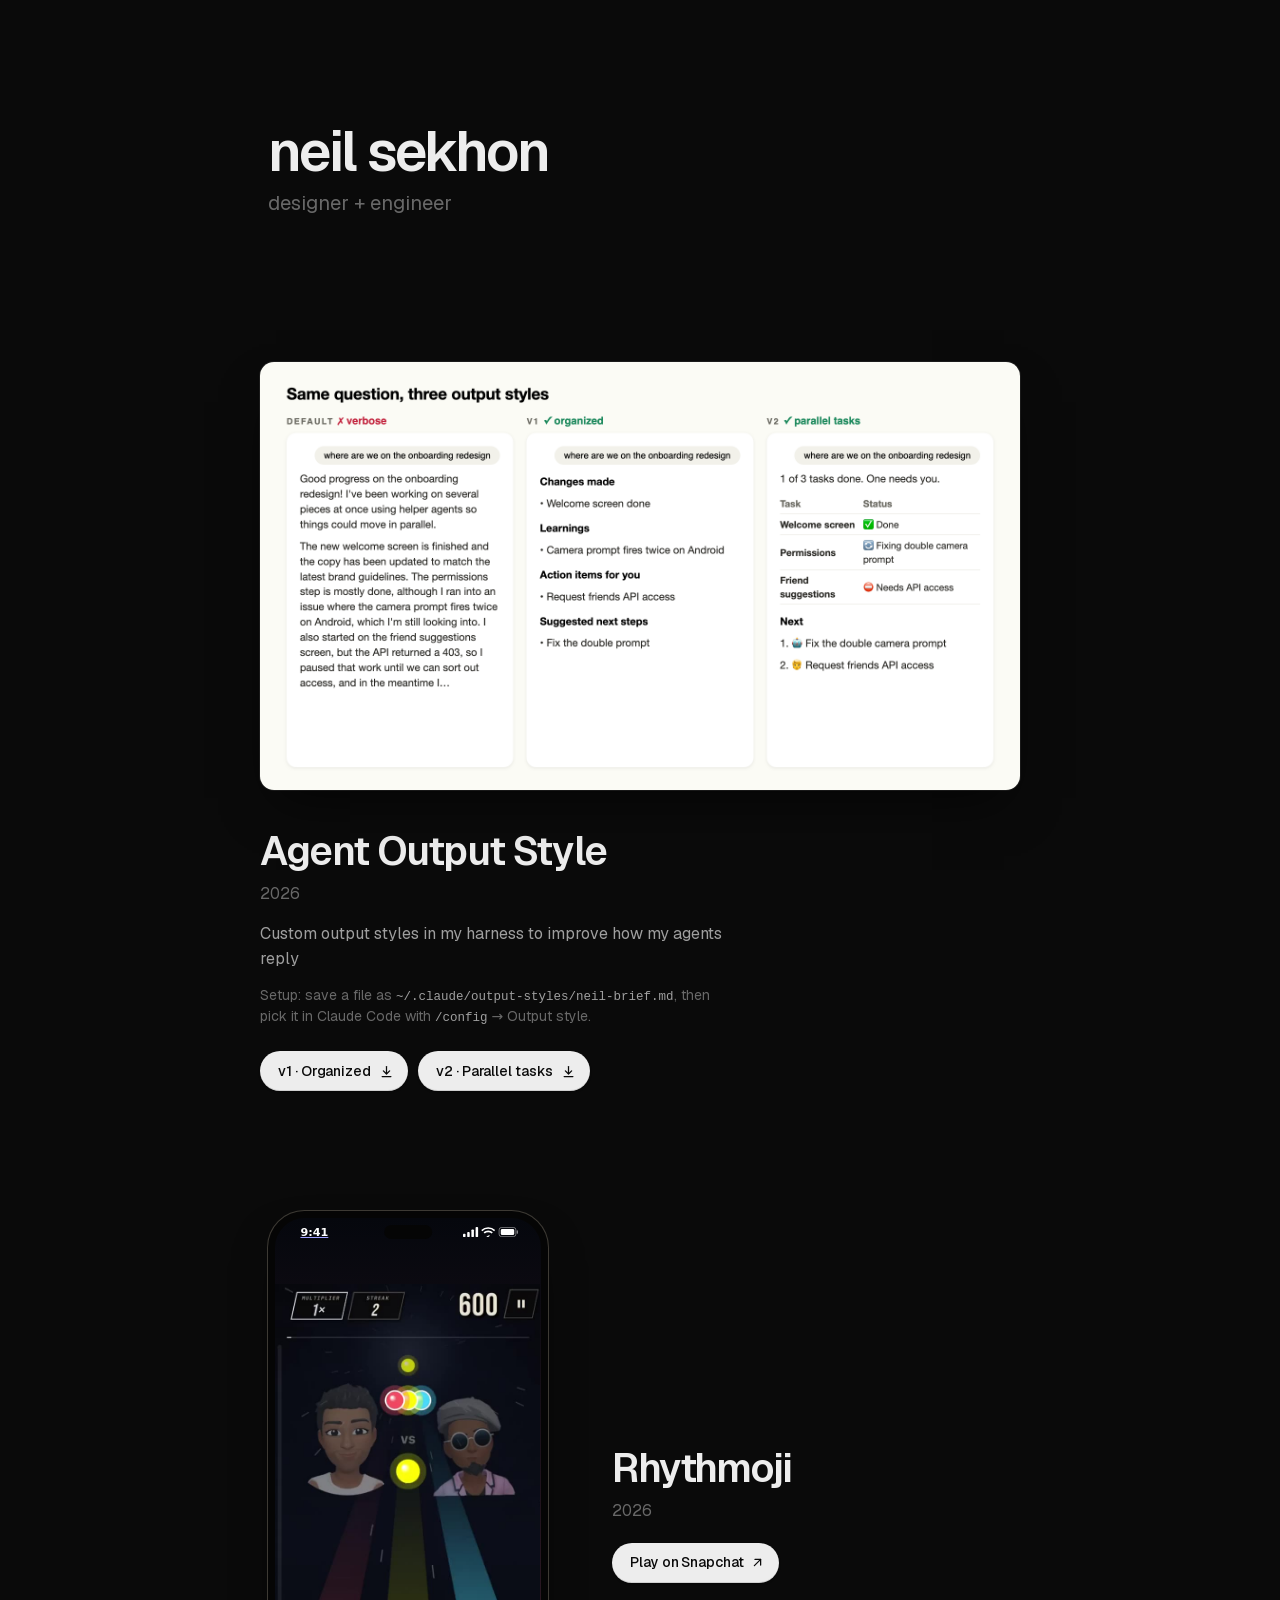
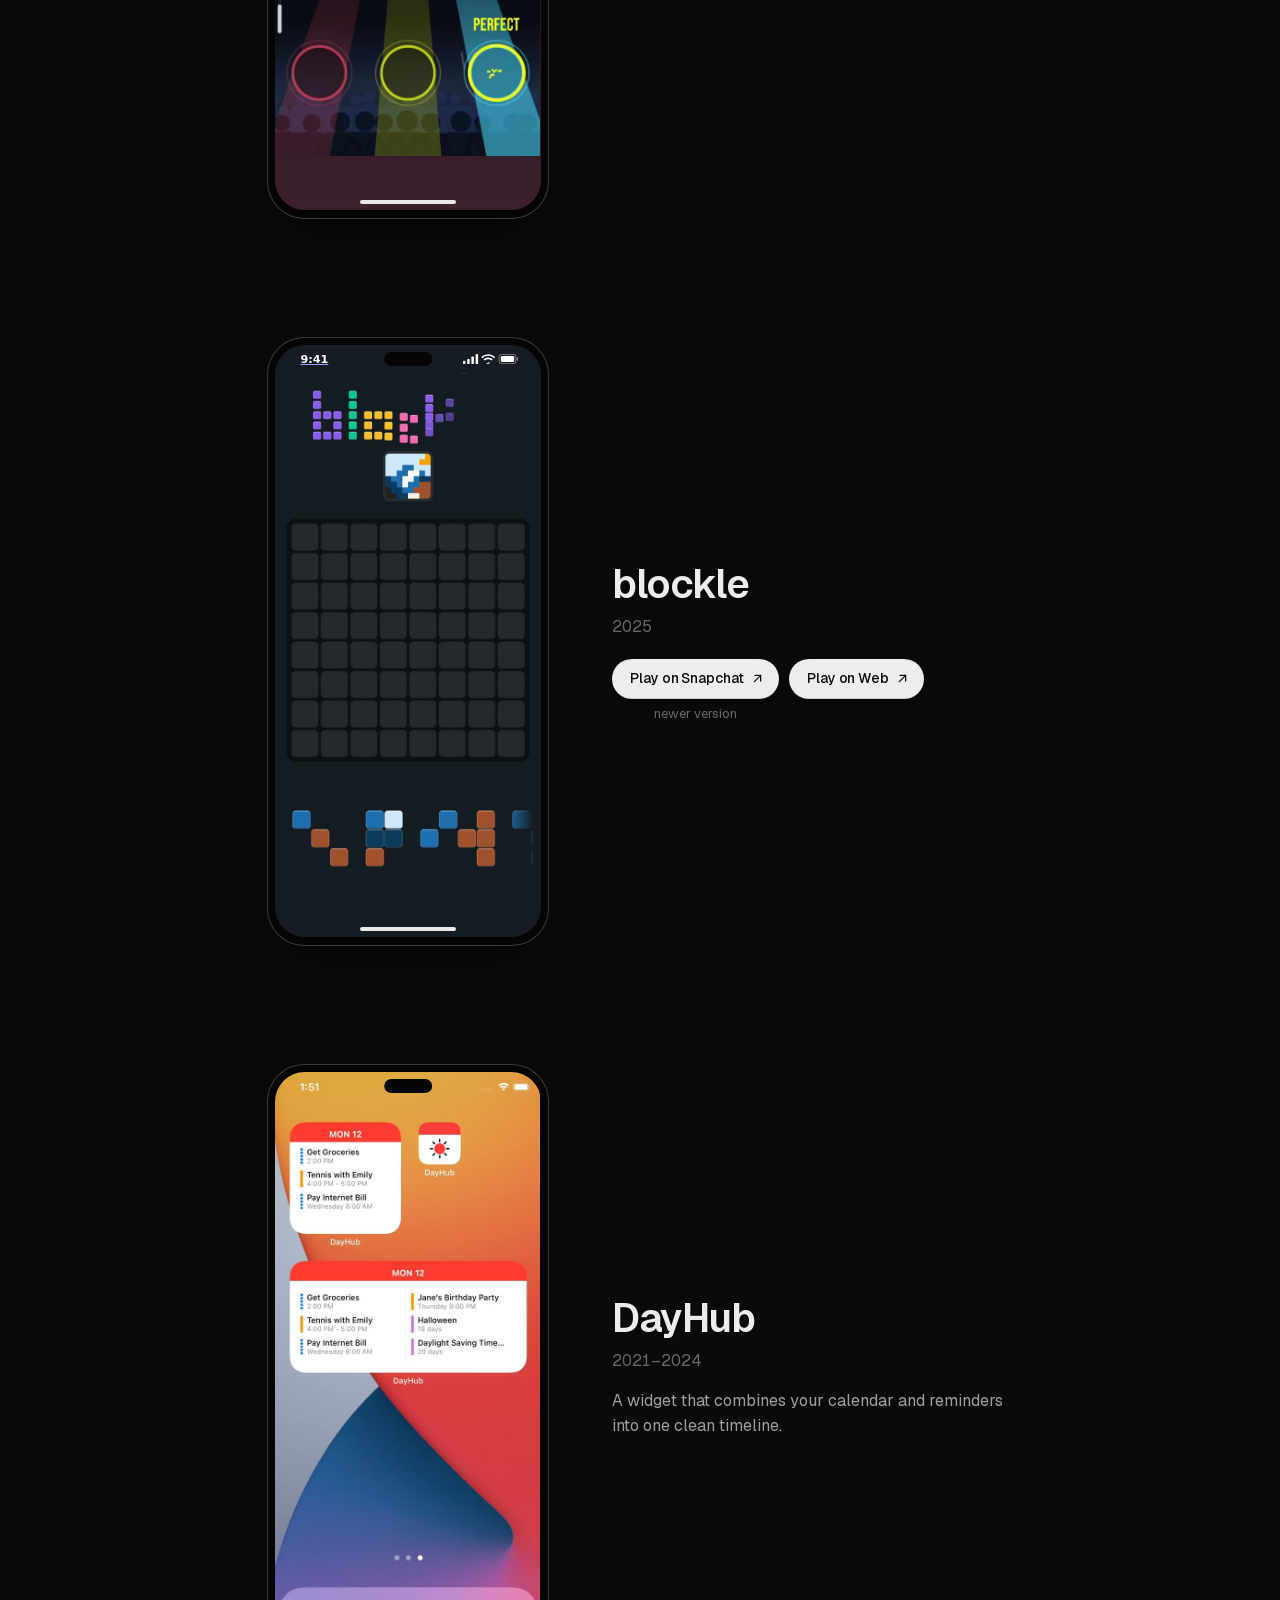
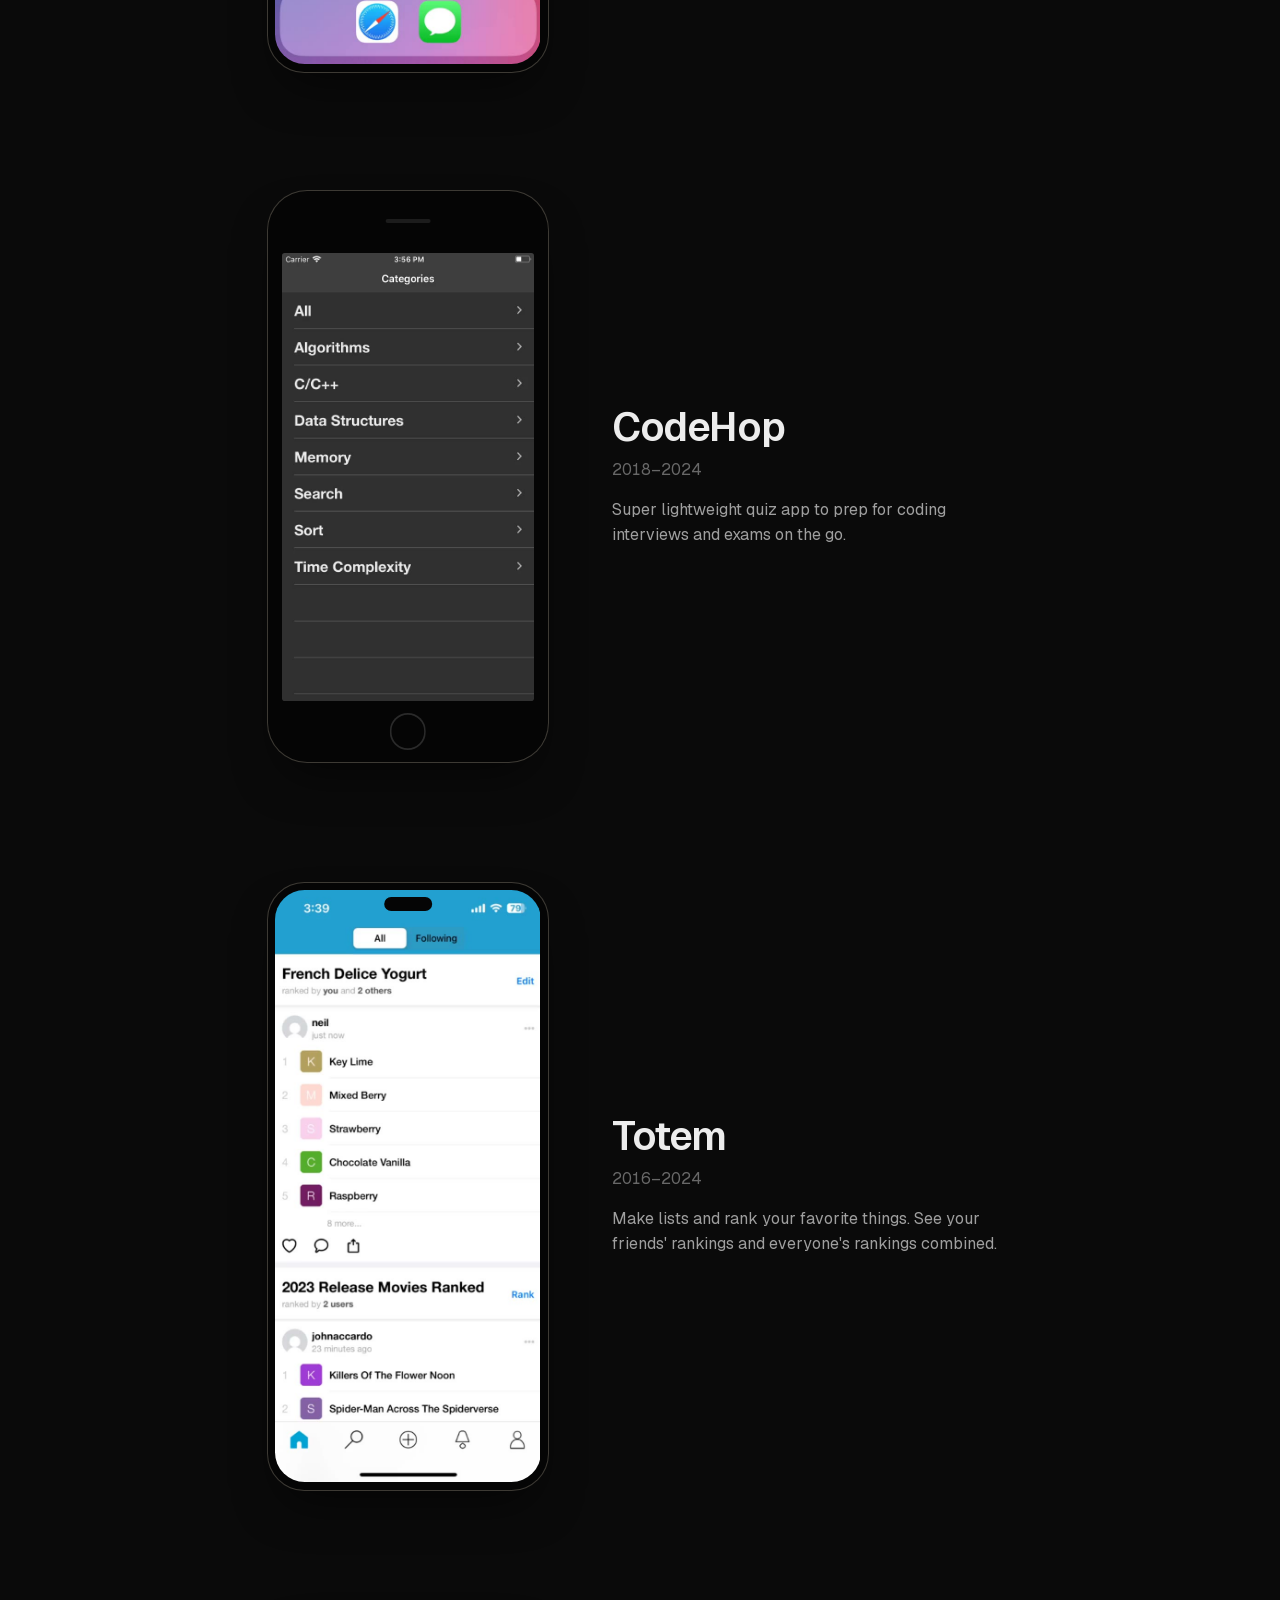
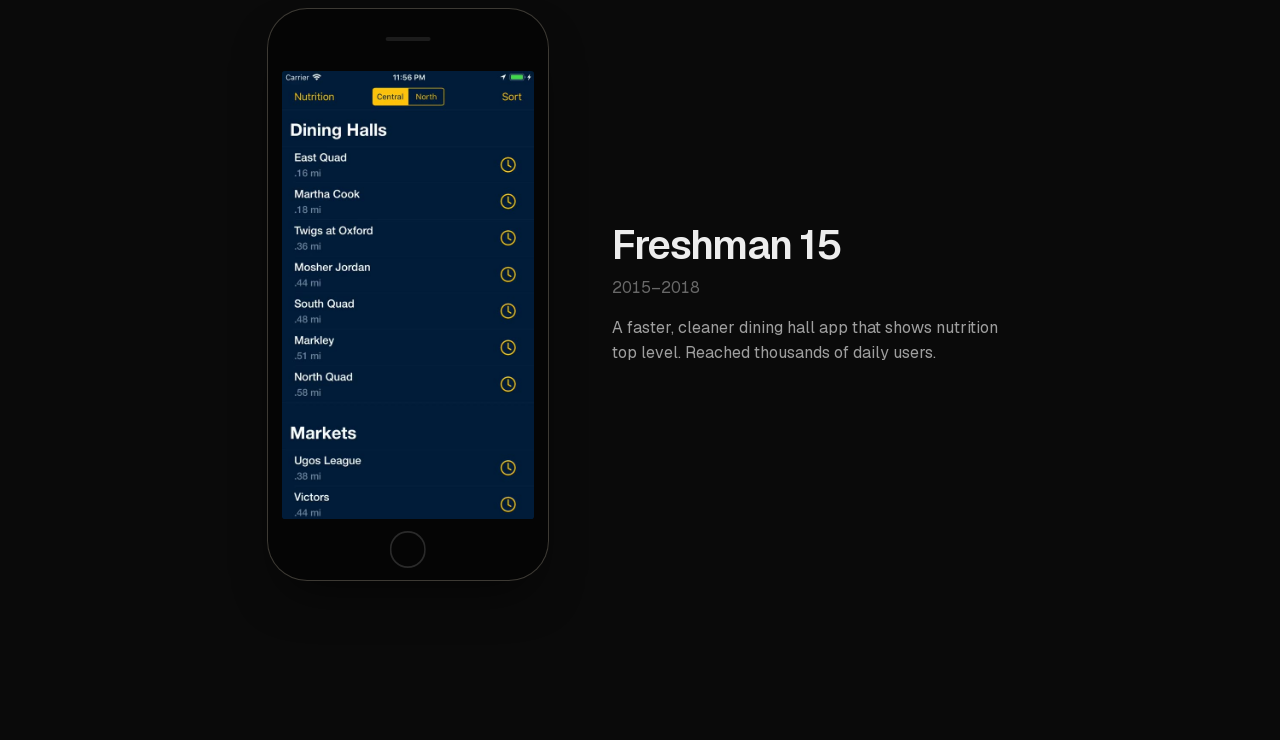
==== commit 8435e4ad: "Add Claude Code setup line to Agent Output Style; blockle Snapchat button first with caption Co-Auth" ====
--- a/index.html
+++ b/index.html
@@ -6,7 +6,7 @@
 <title>neil sekhon</title>
 <link rel="icon" type="image/png" href="favicon.png">
 <link rel="apple-touch-icon" href="apple-touch-icon.png">
-<script src="analytics.js?v=2" defer></script>
+<script src="analytics.js?v=3" defer></script>
 <meta name="description" content="Neil Sekhon, designer + engineer. A timeline of my work.">
 <script>document.documentElement.classList.add('js', 'soft');</script>
 <style>
@@ -154,7 +154,10 @@
 .play:focus-visible { outline: 2px solid var(--ink); outline-offset: 3px; }
 /* Two or more buttons side by side. */
 .plays { grid-column: 2; grid-row: 4; justify-self: start; margin-top: 24px; display: flex; flex-wrap: wrap; gap: 10px; }
+.plays { align-items: flex-start; }
 .plays .play { margin-top: 0; }
+.play-col { display: flex; flex-direction: column; align-items: center; gap: 8px; }
+.cap { color: var(--muted); font-size: 13px; line-height: 1; }
 time { display: block; color: var(--muted); font-size: 16px; line-height: 1; font-variant-numeric: tabular-nums; margin-top: 14px; }
 
 li p { color: var(--body); margin-top: 20px; max-width: 30em; }
@@ -164,6 +167,8 @@
 li.wide figure { grid-column: 1; grid-row: auto; margin-bottom: 40px; }
 li.wide figure img { display: block; width: 100%; height: auto; border-radius: 14px; box-shadow: 0 0 0 1px var(--line), 0 24px 48px -16px rgb(0 0 0 / 0.6); }
 li.wide h2, li.wide time, li.wide p, li.wide .dls { grid-column: 1; grid-row: auto; }
+.setup { display: block; margin-top: 14px; color: var(--muted); font-size: 14px; line-height: 1.5; }
+.setup code { font: 500 12.5px/1 ui-monospace, "SF Mono", Menlo, monospace; color: var(--body); }
 .dls { display: flex; flex-wrap: wrap; gap: 10px; margin-top: 24px; }
 .dl {
   display: inline-flex; align-items: center; gap: 8px; padding: 0 14px 0 18px; height: 40px;
@@ -233,10 +238,10 @@
     <li data-project="output-styles" class="wide">
       <figure><img src="media/output-styles.png" alt="The same question answered in the default style, v1 and v2. The default is a wall of text; v1 is organized into sections; v2 is a status table with next steps." width="1600" height="900" loading="lazy"></figure>
       <h2>Agent Output Style</h2><time>2026</time>
-      <p>Custom output styles in my harness to improve how my agents reply</p>
+      <p>Custom output styles in my harness to improve how my agents reply<span class="setup">Setup: save a file as <code>~/.claude/output-styles/neil-brief.md</code>, then pick it in Claude Code with <code>/config</code> → Output style.</span></p>
       <div class="dls">
-        <a class="dl" href="media/output-style-v1.md" download="neil-brief-v1.md">v1 · Organized<svg viewBox="0 0 24 24" aria-hidden="true"><path d="M12 4v11"/><path d="m7 11 5 5 5-5"/><path d="M5 20h14"/></svg></a>
-        <a class="dl" href="media/output-style-v2.md" download="neil-brief-v2.md">v2 · Parallel tasks<svg viewBox="0 0 24 24" aria-hidden="true"><path d="M12 4v11"/><path d="m7 11 5 5 5-5"/><path d="M5 20h14"/></svg></a>
+        <a class="dl" href="media/output-style-v1.md" download="neil-brief-v1.md" data-file="v1">v1 · Organized<svg viewBox="0 0 24 24" aria-hidden="true"><path d="M12 4v11"/><path d="m7 11 5 5 5-5"/><path d="M5 20h14"/></svg></a>
+        <a class="dl" href="media/output-style-v2.md" download="neil-brief-v2.md" data-file="v2">v2 · Parallel tasks<svg viewBox="0 0 24 24" aria-hidden="true"><path d="M12 4v11"/><path d="m7 11 5 5 5-5"/><path d="M5 20h14"/></svg></a>
       </div>
     </li>
 
@@ -250,8 +255,11 @@
       <figure><a class="phone" href="https://neilsekhon.com/blockle/" target="_blank" rel="noopener" aria-label="Play blockle on the web"><div class="screen" style="background: #161c23"><div class="status"><span>9:41</span><svg viewBox="0 0 66 12" aria-hidden="true"><rect x="0" y="8" width="3" height="4" rx="1"/><rect x="5" y="6" width="3" height="6" rx="1"/><rect x="10" y="3" width="3" height="9" rx="1"/><rect x="15" y="0" width="3" height="12" rx="1"/><path d="M30 2.2a10 10 0 0 1 7 2.9l1.3-1.4A12 12 0 0 0 30 .3a12 12 0 0 0-8.3 3.4L23 5.1a10 10 0 0 1 7-2.9zm0 4a6 6 0 0 1 4.1 1.6l1.4-1.4A8 8 0 0 0 30 4.2a8 8 0 0 0-5.5 2.2l1.4 1.4A6 6 0 0 1 30 6.2zm0 4l-2.4 1.6L30 12l2.4-1.8z"/><rect x="43" y=".5" width="20" height="11" rx="3" fill="none" stroke="currentColor" stroke-opacity=".5"/><rect x="45" y="2.5" width="16" height="7" rx="1.6"/><rect x="64" y="4" width="1.6" height="4" rx=".8" opacity=".5"/></svg></div><video src="media/blockle.mp4" poster="media/blockle.jpg" autoplay muted loop playsinline aria-label="blockle gameplay"></video><div class="home"></div></div></a></figure>
       <h2>blockle</h2><time>2025</time>
       <div class="plays">
+        <div class="play-col">
+          <a class="play" href="https://snapchat.com/t/BsSxJzqz" target="_blank" rel="noopener" aria-label="Play blockle on Snapchat" data-source="snapchat">Play on Snapchat<svg viewBox="0 0 24 24" aria-hidden="true"><path d="M7 17 17 7"/><path d="M8 7h9v9"/></svg></a>
+          <span class="cap">newer version</span>
+        </div>
         <a class="play" href="https://neilsekhon.com/blockle/" target="_blank" rel="noopener" aria-label="Play blockle on the web">Play on Web<svg viewBox="0 0 24 24" aria-hidden="true"><path d="M7 17 17 7"/><path d="M8 7h9v9"/></svg></a>
-        <a class="play" href="https://snapchat.com/t/BsSxJzqz" target="_blank" rel="noopener" aria-label="Play blockle on Snapchat" data-source="snapchat">Play on Snapchat<svg viewBox="0 0 24 24" aria-hidden="true"><path d="M7 17 17 7"/><path d="M8 7h9v9"/></svg></a>
       </div>
     </li>
 
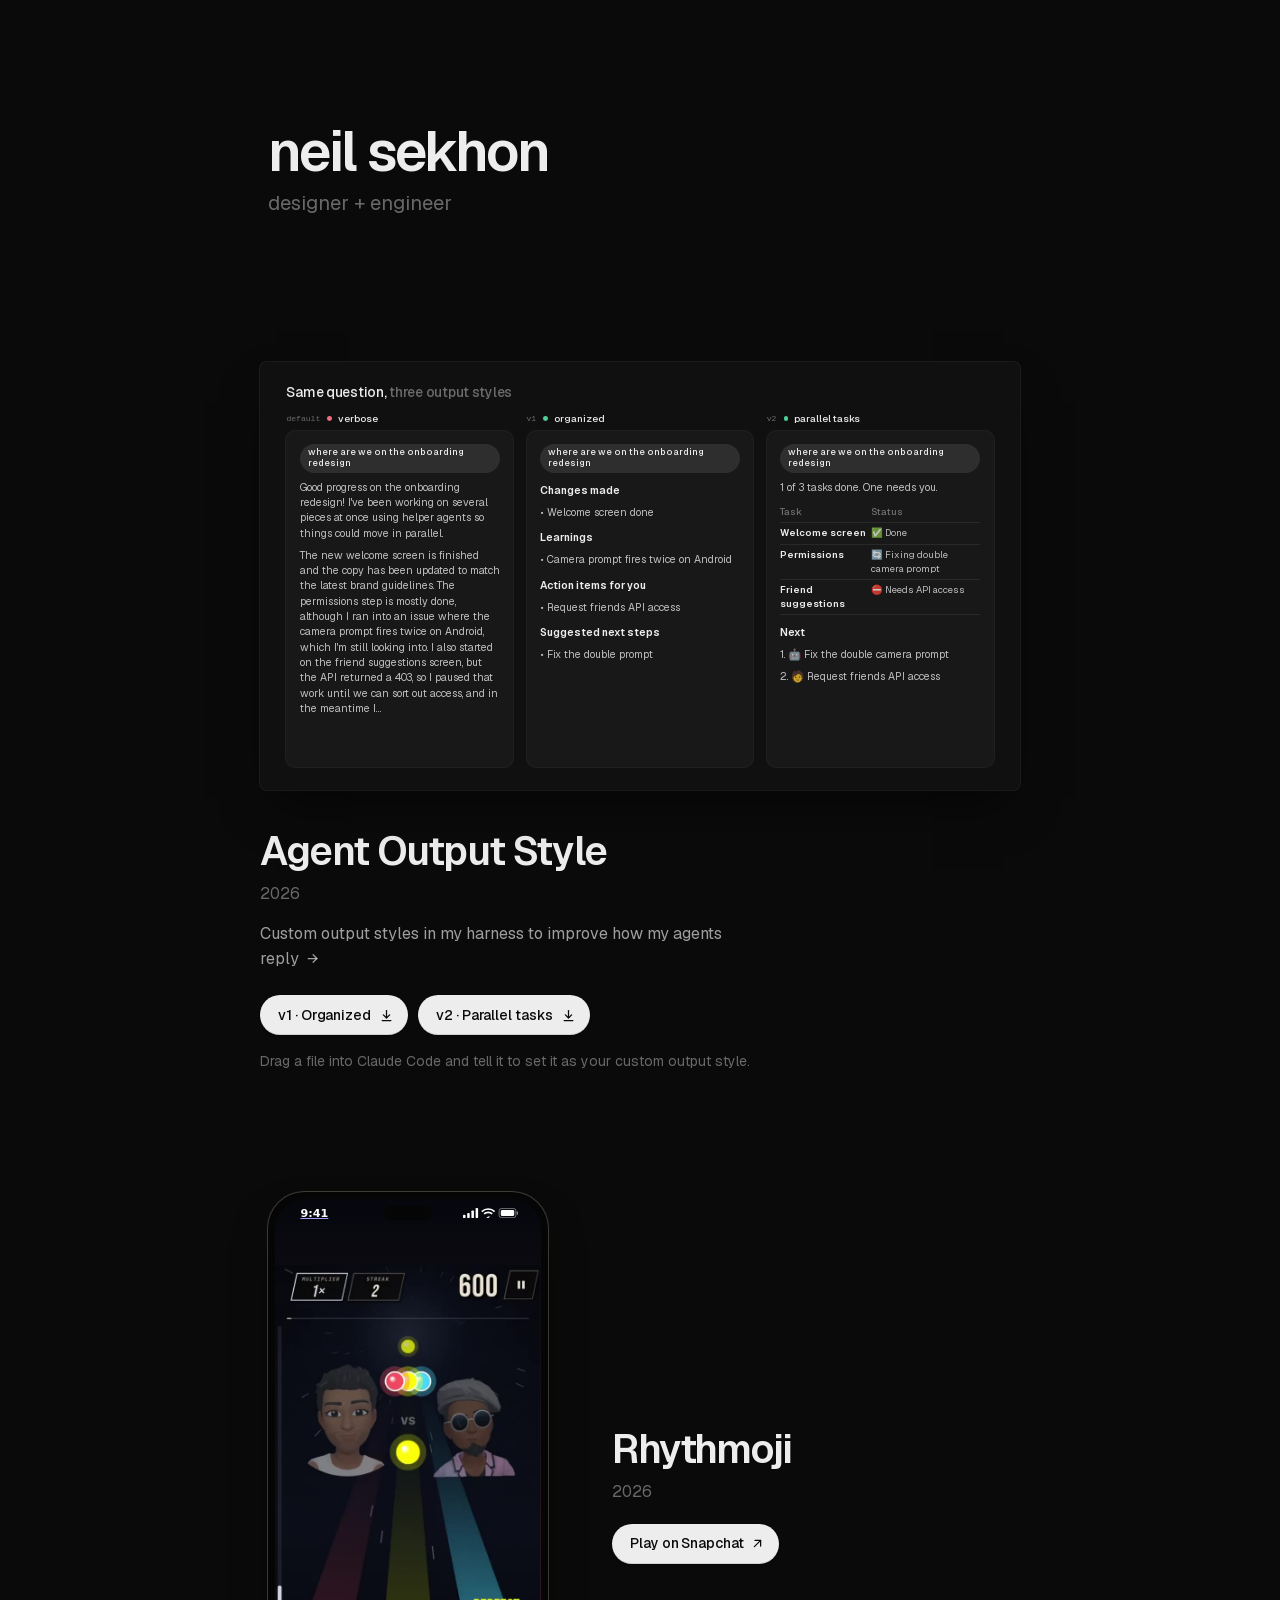
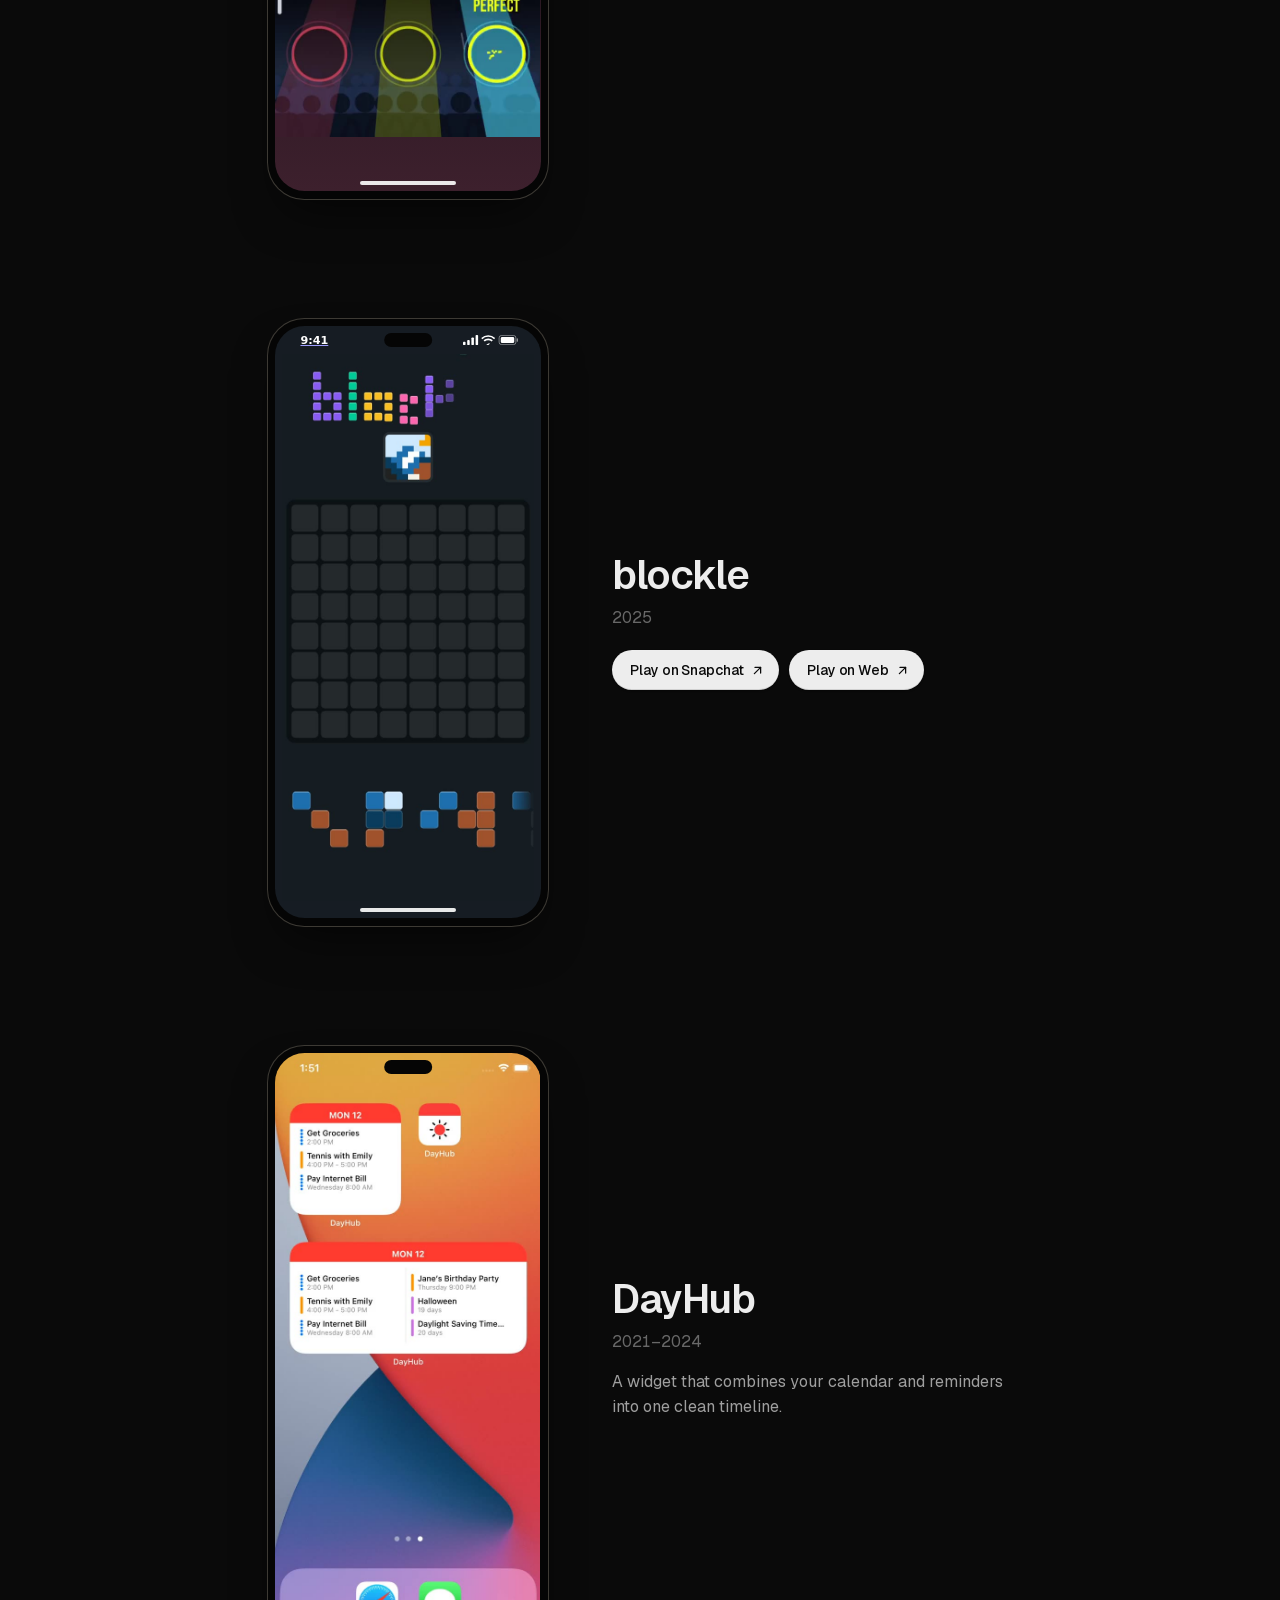
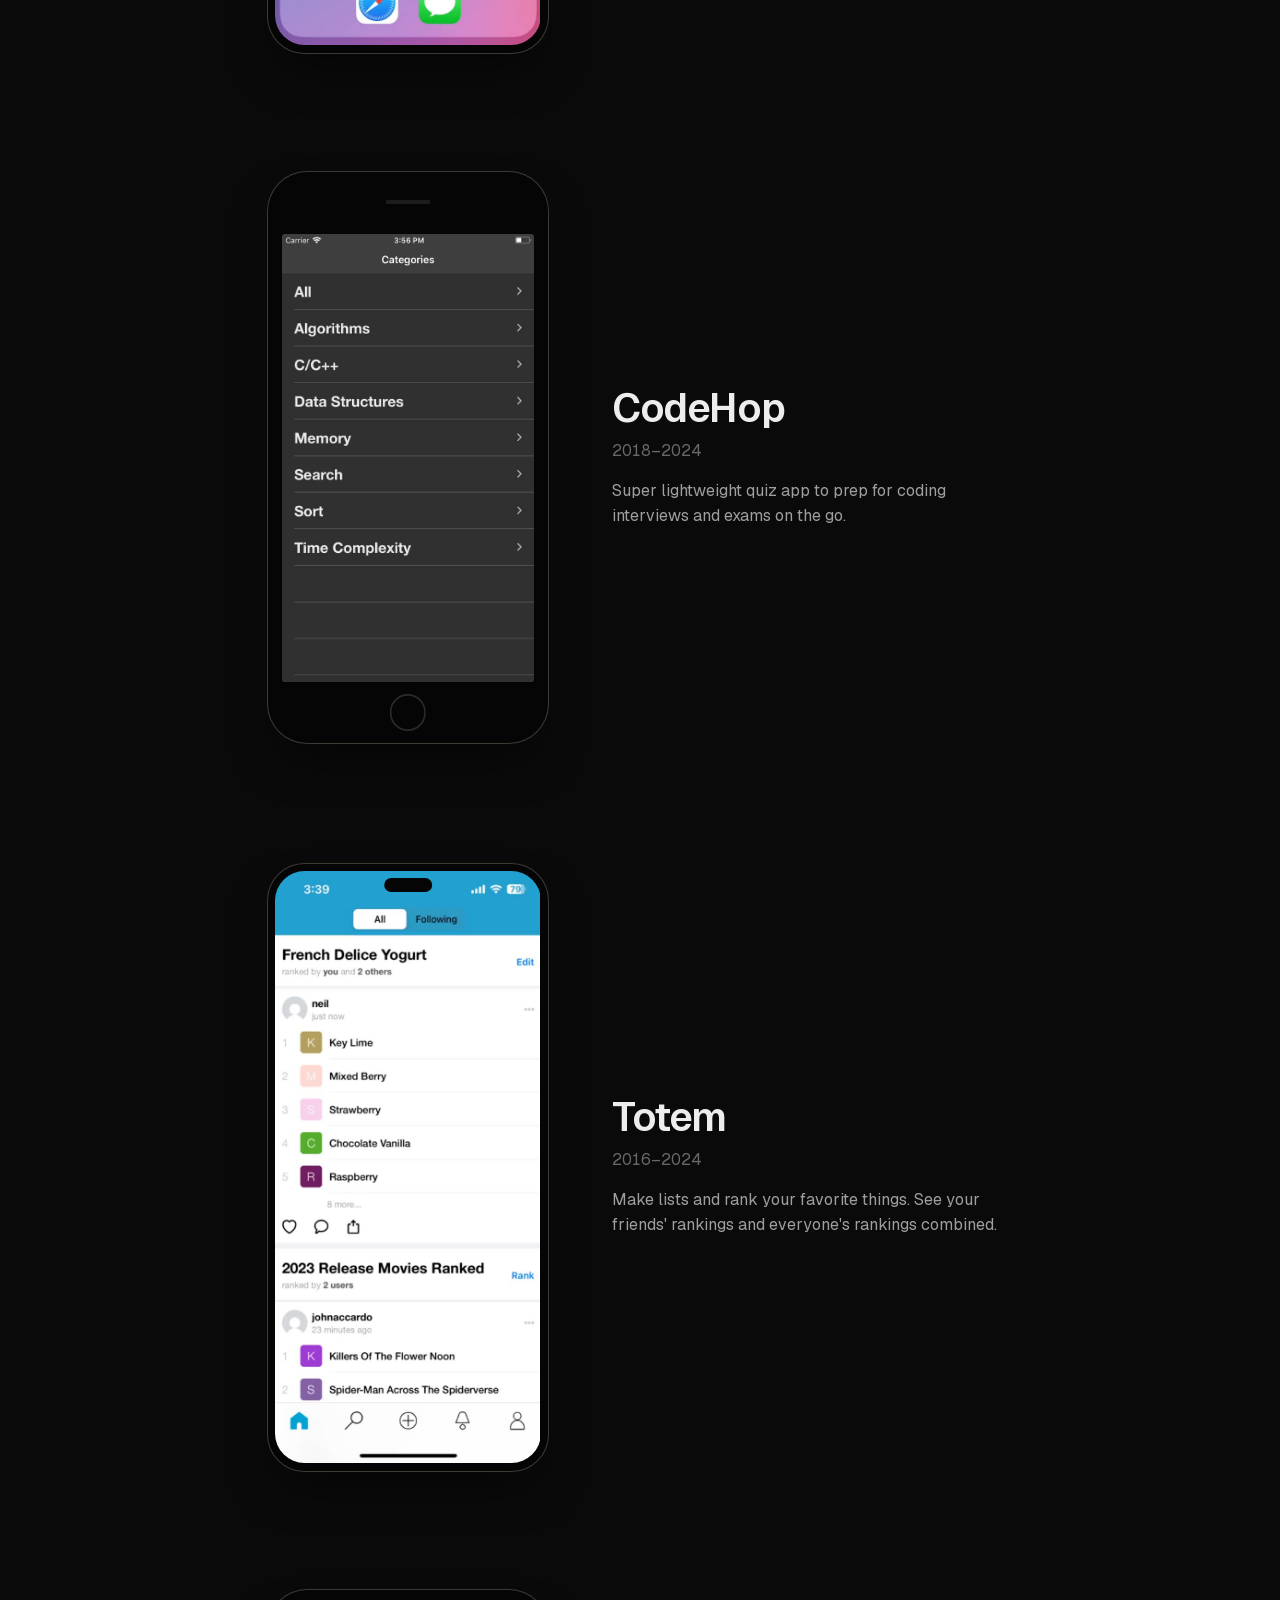
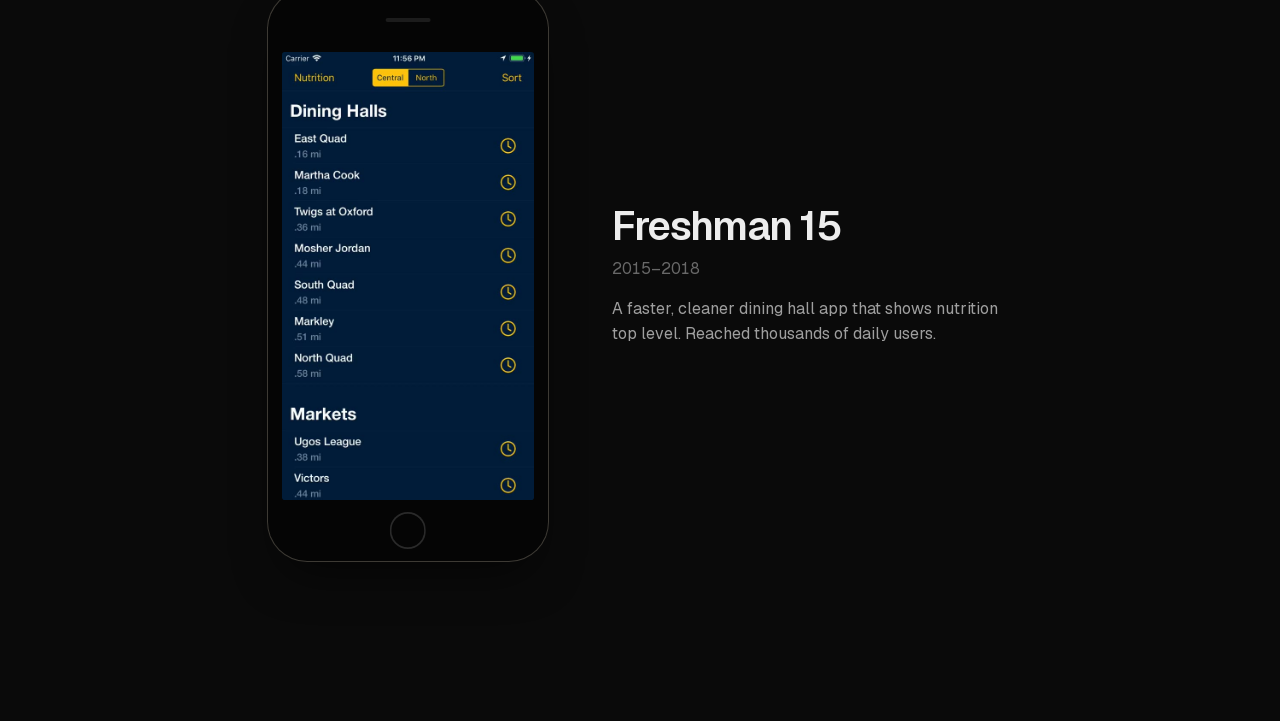
==== commit 8469c022: "Agent Output Style: dark HTML comparison with expanded view, renamed downloads, opossum timing, mobi" ====
--- a/index.html
+++ b/index.html
@@ -6,7 +6,7 @@
 <title>neil sekhon</title>
 <link rel="icon" type="image/png" href="favicon.png">
 <link rel="apple-touch-icon" href="apple-touch-icon.png">
-<script src="analytics.js?v=3" defer></script>
+<script src="analytics.js?v=4" defer></script>
 <meta name="description" content="Neil Sekhon, designer + engineer. A timeline of my work.">
 <script>document.documentElement.classList.add('js', 'soft');</script>
 <style>
@@ -156,18 +156,85 @@
 .plays { grid-column: 2; grid-row: 4; justify-self: start; margin-top: 24px; display: flex; flex-wrap: wrap; gap: 10px; }
 .plays { align-items: flex-start; }
 .plays .play { margin-top: 0; }
-.play-col { display: flex; flex-direction: column; align-items: center; gap: 8px; }
-.cap { color: var(--muted); font-size: 13px; line-height: 1; }
 time { display: block; color: var(--muted); font-size: 16px; line-height: 1; font-variant-numeric: tabular-nums; margin-top: 14px; }
 
 li p { color: var(--body); margin-top: 20px; max-width: 30em; }
 
 /* Output-style item: a wide image instead of a phone, words and downloads beneath. */
-li.wide { grid-template-columns: minmax(0, 760px); grid-template-rows: none; }
+li.wide { scroll-margin-top: 96px; grid-template-columns: minmax(0, 760px); grid-template-rows: none; }
 li.wide figure { grid-column: 1; grid-row: auto; margin-bottom: 40px; }
 li.wide figure img { display: block; width: 100%; height: auto; border-radius: 14px; box-shadow: 0 0 0 1px var(--line), 0 24px 48px -16px rgb(0 0 0 / 0.6); }
-li.wide h2, li.wide time, li.wide p, li.wide .dls { grid-column: 1; grid-row: auto; }
-.setup { display: block; margin-top: 14px; color: var(--muted); font-size: 14px; line-height: 1.5; }
+li.wide h2, li.wide time, li.wide p, li.wide .dls, li.wide .setup { grid-column: 1; grid-row: auto; }
+.blurb { all: unset; box-sizing: border-box; cursor: pointer; color: var(--body); display: inline; -webkit-tap-highlight-color: transparent; transition: color .2s cubic-bezier(.165,.84,.44,1); }
+.blurb svg { display: inline-block; width: 15px; height: 15px; margin-left: 6px; vertical-align: -2px; fill: none; stroke: currentColor; stroke-width: 2; stroke-linecap: round; stroke-linejoin: round; transition: transform .2s cubic-bezier(.165,.84,.44,1); }
+.blurb:hover, .blurb:focus-visible { color: var(--ink); }
+.blurb:hover svg { transform: translateX(3px); }
+.blurb:focus-visible { outline: 2px solid var(--ink); outline-offset: 4px; border-radius: 4px; }
+.zoom { display: block; width: 100%; cursor: zoom-in; border-radius: 14px; -webkit-tap-highlight-color: transparent; container-type: inline-size; }
+.zoom:focus-visible { outline: 2px solid var(--ink); outline-offset: 4px; }
+.lightbox { border: 0; padding: 0; background: none; max-width: none; max-height: none; width: 100vw; height: 100vh; height: 100dvh; cursor: zoom-out; overflow-y: auto; overscroll-behavior: contain; }
+.lightbox[open] { display: flex; animation: lb-in .25s cubic-bezier(.165,.84,.44,1); }
+.lightbox::backdrop { background: rgb(10 10 10 / 0.86); -webkit-backdrop-filter: blur(12px); backdrop-filter: blur(12px); }
+.lb-body { display: flex; flex-direction: column; align-items: center; gap: 20px; margin: auto; padding: 88px 24px 200px; }
+.lb-text { width: min(100%, 36em); margin-top: 8px; padding: 28px 32px; cursor: auto; background: #111; border: 1px solid var(--line); border-radius: 16px; box-shadow: 0 24px 64px rgb(0 0 0 / 0.5); }
+.lb-body .setup { margin: -4px 0 0; text-align: center; max-width: 30em; }
+.lb-text p { color: var(--body); font-size: 17px; line-height: 1.6; max-width: none; margin: 0; }
+.lb-text p + p { margin-top: 16px; }
+.lb-close { position: fixed; top: max(20px, env(safe-area-inset-top)); right: max(20px, env(safe-area-inset-right)); z-index: 1; width: 40px; height: 40px; display: grid; place-items: center; padding: 0; border: 1px solid rgb(237 237 237 / 0.28); border-radius: 50%; background: rgb(10 10 10 / 0.78); color: var(--ink); cursor: pointer; box-shadow: 0 2px 12px rgb(0 0 0 / 0.35); -webkit-backdrop-filter: blur(12px); backdrop-filter: blur(12px); transition: background .2s cubic-bezier(.165,.84,.44,1); }
+.lb-close svg { width: 16px; height: 16px; fill: none; stroke: currentColor; stroke-width: 2; stroke-linecap: round; }
+.lb-close:hover { background: rgb(40 40 40 / 0.9); }
+.lb-close:focus-visible { outline: 2px solid var(--ink); outline-offset: 3px; }
+html.lb-open { overflow: hidden; }
+.lb-body .dls { margin-top: 0; justify-content: center; }
+.lb-shot { width: min(94vw, 1600px, calc(72vh * 16 / 9)); container-type: inline-size; }
+
+/* Comparison graphic, drawn in HTML so it stays sharp and matches the dark page.
+   Everything is in em off one size that tracks the width of its container. */
+.cmp {
+  font-size: calc(100cqw / 72); line-height: 1.45; aspect-ratio: 16 / 9; width: 100%;
+  display: flex; flex-direction: column; gap: 1.25em; padding: 2.1em 2.5em;
+  background: #101010; color: rgb(237 237 237 / 0.78); border-radius: 0.64em;
+  box-shadow: 0 0 0 1px var(--line), 0 24px 48px -16px rgb(0 0 0 / 0.6); overflow: hidden; text-align: left;
+}
+.cmp-title { color: var(--ink); font-size: 1.3em; font-weight: 500; line-height: 1.2; letter-spacing: -0.02em; }
+.cmp-title span { color: var(--muted); }
+.cmp-row { flex: 1; min-height: 0; display: grid; grid-template-columns: repeat(3, 1fr); gap: 1.25em; }
+.cmp-col { display: flex; flex-direction: column; gap: 0.65em; min-height: 0; }
+.cmp-lab { display: flex; align-items: center; gap: 0.8em; color: var(--muted); font-size: 0.85em; line-height: 1; }
+.cmp-lab .tag { font: 500 0.9em/1 ui-monospace, "SF Mono", Menlo, monospace; }
+.cmp-lab b { display: inline-flex; align-items: center; gap: 0.55em; color: var(--ink); font-size: 1.1em; font-weight: 500; }
+.cmp-lab i { width: 0.5em; height: 0.5em; border-radius: 50%; background: var(--muted); }
+.cmp-lab .bad i { background: #f0707f; }
+.cmp-lab .good i { background: #4fcf99; }
+.cmp-card { flex: 1; min-height: 0; display: flex; flex-direction: column; gap: 0.65em; padding: 1.25em; overflow: hidden; background: #181818; border-radius: 0.9em; box-shadow: 0 0 0 1px rgb(237 237 237 / 0.07); }
+.cmp-q { align-self: flex-end; padding: 0.4em 0.95em; background: rgb(237 237 237 / 0.1); border-radius: 99em; color: var(--ink); font-size: 0.86em; font-weight: 500; line-height: 1.2; }
+.cmp p { max-width: none; margin: 0; color: inherit; }
+.cmp p.h { margin-top: 0.3em; color: var(--ink); font-weight: 600; }
+.cmp table { width: 100%; border-collapse: collapse; font-size: 0.9em; }
+.cmp th, .cmp td { padding: 0.35em 0.4em 0.35em 0; text-align: left; border-bottom: 1px solid var(--line); vertical-align: top; }
+.cmp th { color: var(--muted); font-weight: 500; }
+.cmp td b { color: var(--ink); font-weight: 600; }
+
+@media (max-width: 560px) {
+  .lb-body { padding: 72px 16px 120px; gap: 16px; }
+  .lb-text { padding: 20px; margin-top: 12px; }
+  .lb-text p { font-size: 16px; }
+  .lb-close { top: max(14px, env(safe-area-inset-top)); right: max(14px, env(safe-area-inset-right)); width: 44px; height: 44px; }
+  /* On a phone the enlarged graphic becomes three readable cards in a stack. */
+  .lb-shot { width: 100%; }
+  .lightbox .cmp { font-size: 15px; aspect-ratio: auto; padding: 18px; gap: 18px; }
+  .lightbox .cmp-row { display: flex; flex-direction: column; gap: 22px; }
+  .lightbox .cmp-card { flex: none; padding: 16px; overflow: visible; gap: 10px; }
+  .lightbox .cmp-lab { font-size: 13px; }
+  .lightbox .cmp-title { font-size: 19px; }
+  .lb-body { align-items: flex-start; }
+  .lb-body .setup { text-align: left; }
+  .lb-body .dls { align-self: center; }
+  .lb-text { width: 100%; }
+}
+@keyframes lb-in { from { opacity: 0; transform: scale(.97); } }
+@media (prefers-reduced-motion: reduce) { .lightbox[open] { animation: none; } }
+.setup { grid-column: 1; margin-top: 16px; color: var(--muted); font-size: 14px; line-height: 1.5; }
 .setup code { font: 500 12.5px/1 ui-monospace, "SF Mono", Menlo, monospace; color: var(--body); }
 .dls { display: flex; flex-wrap: wrap; gap: 10px; margin-top: 24px; }
 .dl {
@@ -184,14 +251,14 @@
 .dl:focus-visible { outline: 2px solid var(--ink); outline-offset: 3px; }
 
 @media (max-width: 560px) {
+  li.wide figure { width: 100%; }
   .dls { justify-content: center; }
-  li.wide figure { width: 100%; }
   :root { --big: 40px; --small: 0.375; --pad: 72px; }
   main { padding: calc(var(--hero) + 88px) 16px 0; }
   header { padding-left: 16px; padding-right: 16px; }
   .social { right: 16px; }
   ol { gap: 88px; padding-bottom: 96px; }
-  li { grid-template-columns: 1fr; grid-template-rows: none; text-align: center; }
+  li { grid-template-columns: 1fr; grid-template-rows: none; }
   li figure { grid-column: 1; grid-row: auto; margin-bottom: 24px; }
   li h2, li time, li p, .play, .plays { grid-column: 1; grid-row: auto; }
   .play, .plays { justify-self: center; }
@@ -211,14 +278,14 @@
   position: absolute; left: 8%; bottom: 0; width: 84%; display: block;
   filter: drop-shadow(3px 0 0 #fff) drop-shadow(-3px 0 0 #fff) drop-shadow(0 -3px 0 #fff) drop-shadow(0 -8px 20px rgb(0 0 0 / 0.5));
   transform-origin: 50% 100%;
-  animation: possum-in 3.2s ease-in-out both;
+  animation: possum-in 1.6s ease-in-out both;
 }
 @keyframes possum-in {
   0% { transform: translateY(110%); }
-  12% { transform: translateY(0) rotate(0); animation-timing-function: linear; }
-  16% { transform: rotate(7deg); } 22% { transform: rotate(-6deg); }
-  28% { transform: rotate(7deg); } 34% { transform: rotate(-6deg); }
-  39%, 86% { transform: translateY(0) rotate(0); }
+  24% { transform: translateY(0) rotate(0); animation-timing-function: linear; }
+  32% { transform: rotate(7deg); } 44% { transform: rotate(-6deg); }
+  56% { transform: rotate(7deg); } 68% { transform: rotate(-6deg); }
+  78% { transform: translateY(0) rotate(0); }
   100% { transform: translateY(110%); }
 }
 @media (prefers-reduced-motion: reduce) { .possum img { animation: none; } }
@@ -236,13 +303,39 @@
 <main>
   <ol>
     <li data-project="output-styles" class="wide">
-      <figure><img src="media/output-styles.png" alt="The same question answered in the default style, v1 and v2. The default is a wall of text; v1 is organized into sections; v2 is a status table with next steps." width="1600" height="900" loading="lazy"></figure>
+      <figure><div class="zoom" role="button" tabindex="0" data-zoom aria-label="Enlarge: the same question answered in the default style, v1 and v2"><div class="cmp">
+          <div class="cmp-title">Same question, <span>three output styles</span></div>
+          <div class="cmp-row">
+            <div class="cmp-col"><div class="cmp-lab"><span class="tag">default</span><b class="bad"><i></i>verbose</b></div><div class="cmp-card">
+              <div class="cmp-q">where are we on the onboarding redesign</div>
+              <p>Good progress on the onboarding redesign! I've been working on several pieces at once using helper agents so things could move in parallel.</p>
+              <p>The new welcome screen is finished and the copy has been updated to match the latest brand guidelines. The permissions step is mostly done, although I ran into an issue where the camera prompt fires twice on Android, which I'm still looking into. I also started on the friend suggestions screen, but the API returned a 403, so I paused that work until we can sort out access, and in the meantime I…</p>
+            </div></div>
+            <div class="cmp-col"><div class="cmp-lab"><span class="tag">v1</span><b class="good"><i></i>organized</b></div><div class="cmp-card">
+              <div class="cmp-q">where are we on the onboarding redesign</div>
+              <p class="h">Changes made</p><p>• Welcome screen done</p>
+              <p class="h">Learnings</p><p>• Camera prompt fires twice on Android</p>
+              <p class="h">Action items for you</p><p>• Request friends API access</p>
+              <p class="h">Suggested next steps</p><p>• Fix the double prompt</p>
+            </div></div>
+            <div class="cmp-col"><div class="cmp-lab"><span class="tag">v2</span><b class="good"><i></i>parallel tasks</b></div><div class="cmp-card">
+              <div class="cmp-q">where are we on the onboarding redesign</div>
+              <p>1 of 3 tasks done. One needs you.</p>
+              <table><tr><th>Task</th><th>Status</th></tr>
+              <tr><td><b>Welcome screen</b></td><td>✅ Done</td></tr>
+              <tr><td><b>Permissions</b></td><td>🔄 Fixing double camera prompt</td></tr>
+              <tr><td><b>Friend suggestions</b></td><td>⛔ Needs API access</td></tr></table>
+              <p class="h">Next</p><p>1. 🤖 Fix the double camera prompt</p><p>2. 🧑 Request friends API access</p>
+            </div></div>
+          </div>
+        </div></div></figure>
       <h2>Agent Output Style</h2><time>2026</time>
-      <p>Custom output styles in my harness to improve how my agents reply<span class="setup">Setup: save a file as <code>~/.claude/output-styles/neil-brief.md</code>, then pick it in Claude Code with <code>/config</code> → Output style.</span></p>
+      <p><button class="blurb" type="button" data-zoom>Custom output styles in my harness to improve how my agents reply<svg viewBox="0 0 24 24" aria-hidden="true"><path d="M5 12h14"/><path d="m13 6 6 6-6 6"/></svg></button></p>
       <div class="dls">
-        <a class="dl" href="media/output-style-v1.md" download="neil-brief-v1.md" data-file="v1">v1 · Organized<svg viewBox="0 0 24 24" aria-hidden="true"><path d="M12 4v11"/><path d="m7 11 5 5 5-5"/><path d="M5 20h14"/></svg></a>
-        <a class="dl" href="media/output-style-v2.md" download="neil-brief-v2.md" data-file="v2">v2 · Parallel tasks<svg viewBox="0 0 24 24" aria-hidden="true"><path d="M12 4v11"/><path d="m7 11 5 5 5-5"/><path d="M5 20h14"/></svg></a>
+        <a class="dl" href="media/organized-output-style.md" download="organized-output-style.md" data-file="v1">v1 · Organized<svg viewBox="0 0 24 24" aria-hidden="true"><path d="M12 4v11"/><path d="m7 11 5 5 5-5"/><path d="M5 20h14"/></svg></a>
+        <a class="dl" href="media/parallel-tasks-output-style.md" download="parallel-tasks-output-style.md" data-file="v2">v2 · Parallel tasks<svg viewBox="0 0 24 24" aria-hidden="true"><path d="M12 4v11"/><path d="m7 11 5 5 5-5"/><path d="M5 20h14"/></svg></a>
       </div>
+      <div class="setup">Drag a file into Claude Code and tell it to set it as your custom output style.</div>
     </li>
 
     <li data-project="rhythmoji">
@@ -255,10 +348,7 @@
       <figure><a class="phone" href="https://neilsekhon.com/blockle/" target="_blank" rel="noopener" aria-label="Play blockle on the web"><div class="screen" style="background: #161c23"><div class="status"><span>9:41</span><svg viewBox="0 0 66 12" aria-hidden="true"><rect x="0" y="8" width="3" height="4" rx="1"/><rect x="5" y="6" width="3" height="6" rx="1"/><rect x="10" y="3" width="3" height="9" rx="1"/><rect x="15" y="0" width="3" height="12" rx="1"/><path d="M30 2.2a10 10 0 0 1 7 2.9l1.3-1.4A12 12 0 0 0 30 .3a12 12 0 0 0-8.3 3.4L23 5.1a10 10 0 0 1 7-2.9zm0 4a6 6 0 0 1 4.1 1.6l1.4-1.4A8 8 0 0 0 30 4.2a8 8 0 0 0-5.5 2.2l1.4 1.4A6 6 0 0 1 30 6.2zm0 4l-2.4 1.6L30 12l2.4-1.8z"/><rect x="43" y=".5" width="20" height="11" rx="3" fill="none" stroke="currentColor" stroke-opacity=".5"/><rect x="45" y="2.5" width="16" height="7" rx="1.6"/><rect x="64" y="4" width="1.6" height="4" rx=".8" opacity=".5"/></svg></div><video src="media/blockle.mp4" poster="media/blockle.jpg" autoplay muted loop playsinline aria-label="blockle gameplay"></video><div class="home"></div></div></a></figure>
       <h2>blockle</h2><time>2025</time>
       <div class="plays">
-        <div class="play-col">
-          <a class="play" href="https://snapchat.com/t/BsSxJzqz" target="_blank" rel="noopener" aria-label="Play blockle on Snapchat" data-source="snapchat">Play on Snapchat<svg viewBox="0 0 24 24" aria-hidden="true"><path d="M7 17 17 7"/><path d="M8 7h9v9"/></svg></a>
-          <span class="cap">newer version</span>
-        </div>
+        <a class="play" href="https://snapchat.com/t/BsSxJzqz" target="_blank" rel="noopener" aria-label="Play blockle on Snapchat" data-source="snapchat">Play on Snapchat<svg viewBox="0 0 24 24" aria-hidden="true"><path d="M7 17 17 7"/><path d="M8 7h9v9"/></svg></a>
         <a class="play" href="https://neilsekhon.com/blockle/" target="_blank" rel="noopener" aria-label="Play blockle on the web">Play on Web<svg viewBox="0 0 24 24" aria-hidden="true"><path d="M7 17 17 7"/><path d="M8 7h9v9"/></svg></a>
       </div>
     </li>
@@ -288,6 +378,19 @@
     </li>
   </ol>
 </main>
+
+<dialog class="lightbox" aria-label="Enlarged image"><button class="lb-close" type="button" aria-label="Close" autofocus><svg viewBox="0 0 24 24" aria-hidden="true"><path d="M6 6l12 12"/><path d="M18 6 6 18"/></svg></button><div class="lb-body" data-project="output-styles"><div class="lb-shot"></div><div class="dls">
+        <a class="dl" href="media/organized-output-style.md" download="organized-output-style.md" data-file="v1">v1 · Organized<svg viewBox="0 0 24 24" aria-hidden="true"><path d="M12 4v11"/><path d="m7 11 5 5 5-5"/><path d="M5 20h14"/></svg></a>
+        <a class="dl" href="media/parallel-tasks-output-style.md" download="parallel-tasks-output-style.md" data-file="v2">v2 · Parallel tasks<svg viewBox="0 0 24 24" aria-hidden="true"><path d="M12 4v11"/><path d="m7 11 5 5 5-5"/><path d="M5 20h14"/></svg></a>
+      </div><div class="setup">Drag a file into Claude Code and tell it to set it as your custom output style.</div>
+<div class="lb-text">
+<p>Output styles are the most underrated feature in Claude Code.</p>
+<p>AGENTS.md is context your agent reads. An output style goes into the system prompt, so you get strict control over how it replies.</p>
+<p>Agents are way too verbose by default. I only want what needs my attention, not paragraphs that bury it.</p>
+<p>So I designed an output style for running lots of tasks in one thread:<br>→ every reply is a table of ongoing tasks and their status<br>→ anything that needs me is numbered at the end</p>
+<p>Then I can reply: "1 yes. 2 yes. 3 elaborate. 4 ignore"</p>
+<p>If I want to see the nitty gritty details I can just ask.</p>
+</div></div></dialog>
 
 <div class="possum" hidden aria-hidden="true">
   <img src="media/opossum.png" alt="">
@@ -330,8 +433,20 @@
   possum.hidden = true; void possum.offsetWidth; possum.hidden = false;
   squeak();
   clearTimeout(timer);
-  timer = setTimeout(() => possum.hidden = true, 3300);
+  timer = setTimeout(() => possum.hidden = true, 1700);
 }));
+
+// Agent Output Style: tapping the image (once the work is in focus) opens it large; any tap or Esc closes it.
+const lightbox = document.querySelector('.lightbox');
+const shot = document.querySelector('.zoom .cmp');
+document.querySelectorAll('[data-zoom]').forEach(b => b.addEventListener('click', () => {
+  lightbox.querySelector('.lb-shot').replaceChildren(shot.cloneNode(true));
+  lightbox.showModal();
+  root.classList.add('lb-open');
+}));
+document.querySelector('.zoom').addEventListener('keydown', e => { if (e.key === 'Enter' || e.key === ' ') { e.preventDefault(); e.currentTarget.click(); } });
+lightbox.addEventListener('close', () => root.classList.remove('lb-open'));
+lightbox.addEventListener('click', e => { if (!e.target.closest('a, .lb-text')) lightbox.close(); });
 
 // Name shrinks into the glass header over the first 160px of scroll.
 const root = document.documentElement;
@@ -352,7 +467,7 @@
   if (!root.classList.contains('soft')) return;
   e.preventDefault(); e.stopPropagation();
   const li = e.target.closest('li');
-  (li || e.currentTarget).scrollIntoView({ behavior: matchMedia('(prefers-reduced-motion: reduce)').matches ? 'auto' : 'smooth', block: 'center' });
+  (li || e.currentTarget).scrollIntoView({ behavior: matchMedia('(prefers-reduced-motion: reduce)').matches ? 'auto' : 'smooth', block: li?.classList.contains('wide') ? 'start' : 'center' });
 }, true);
 
 // Reveal each project once.
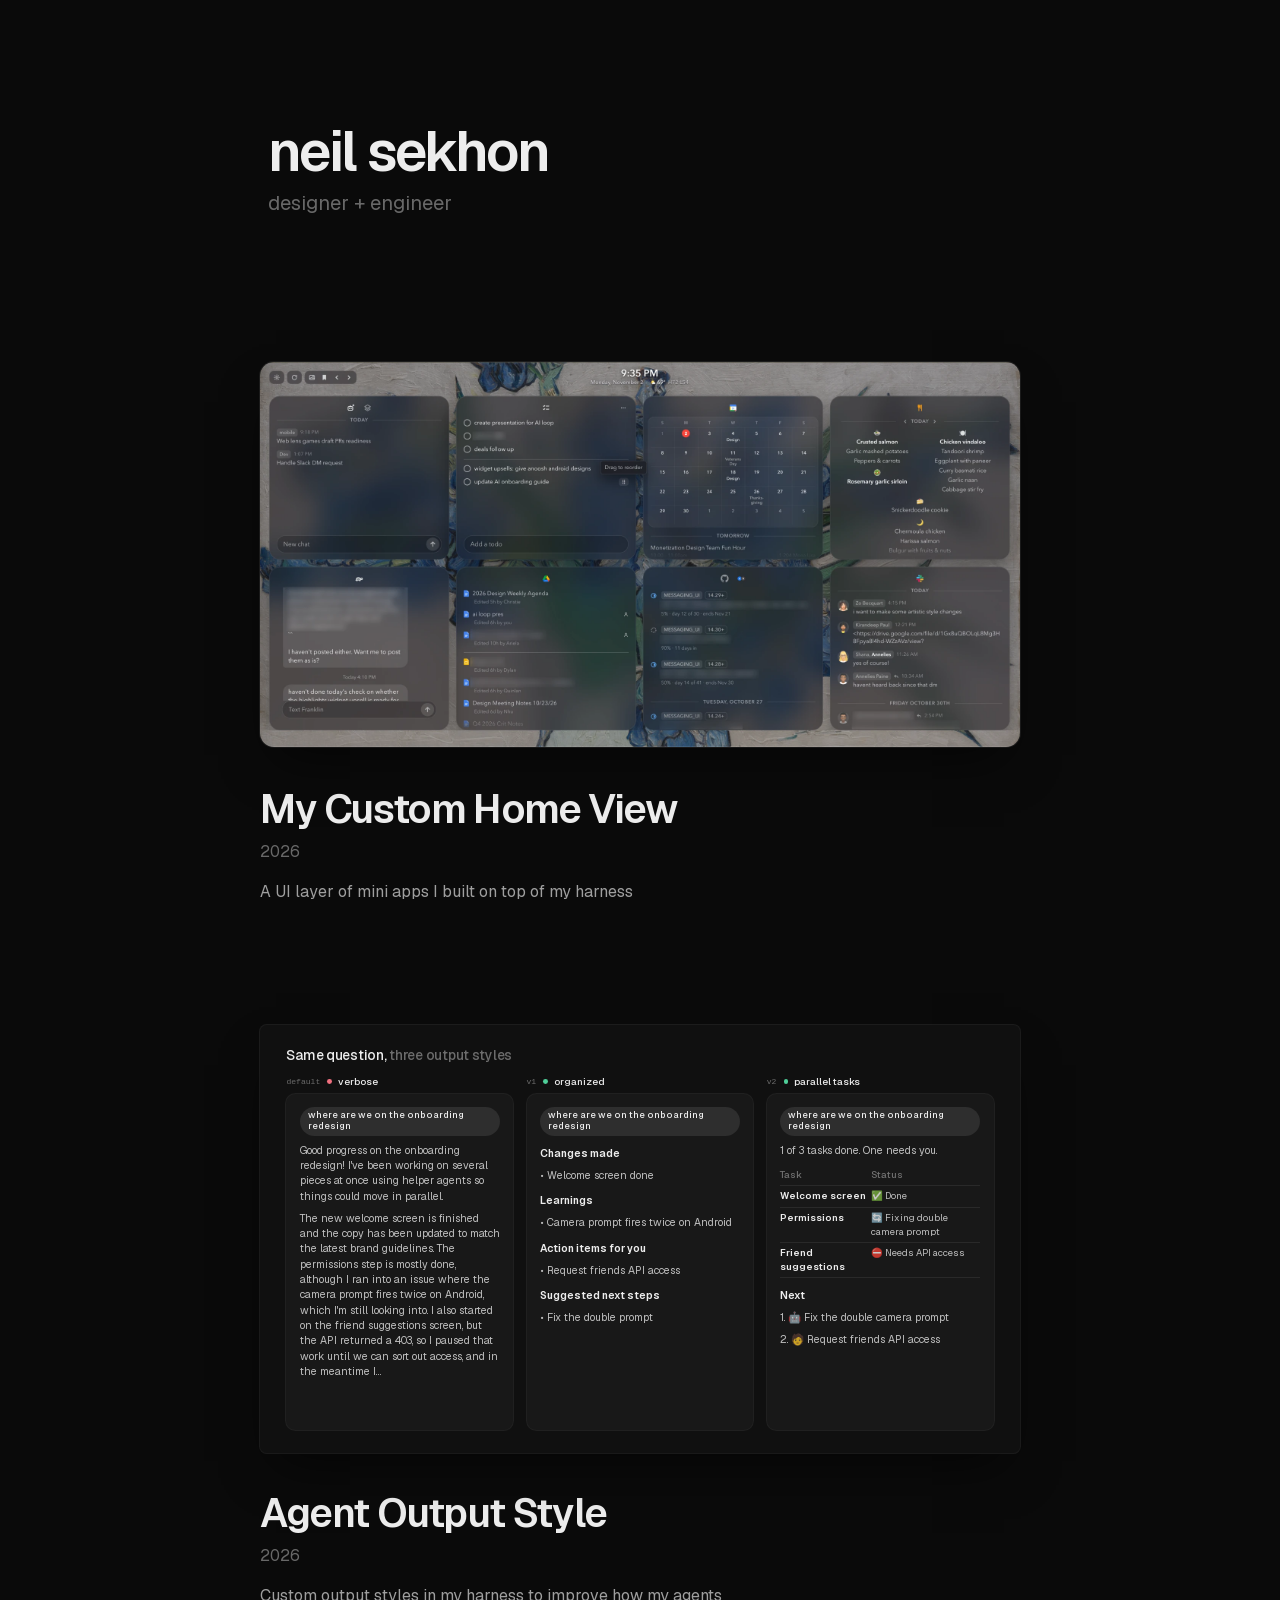
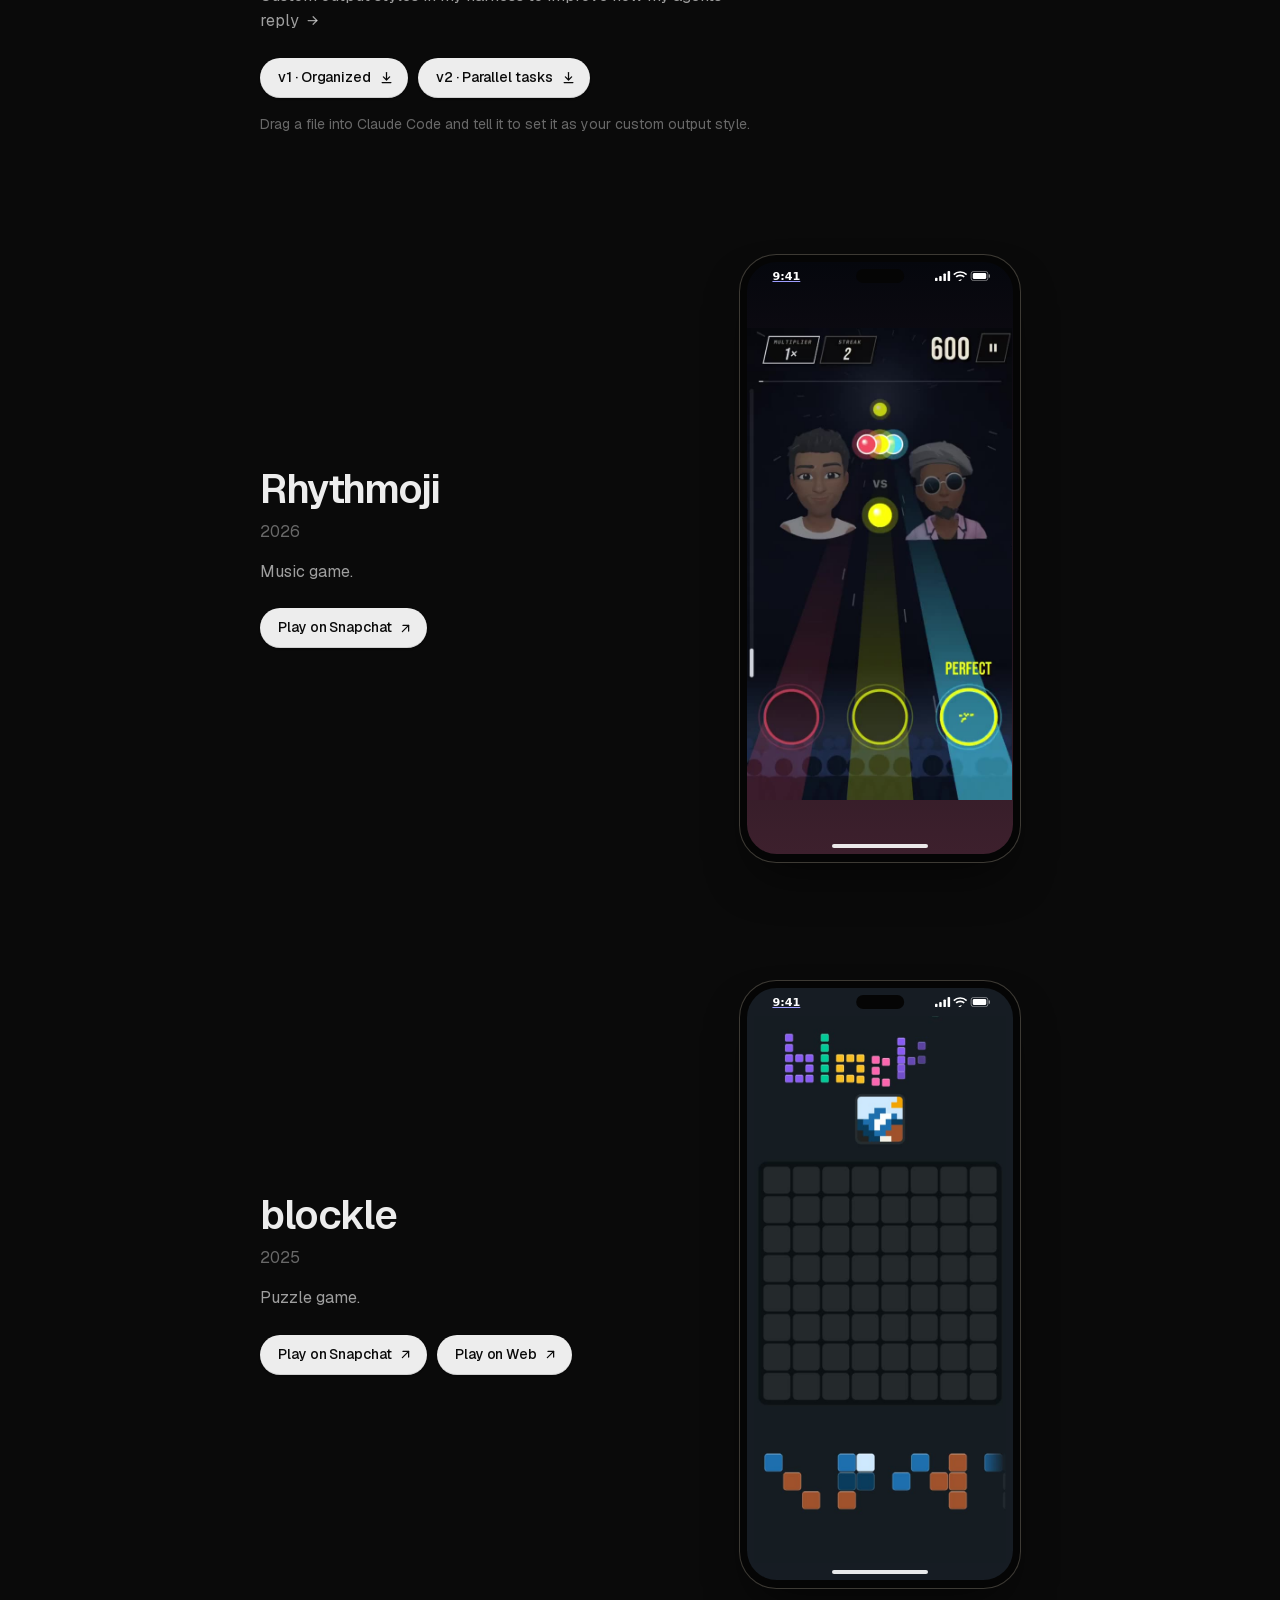
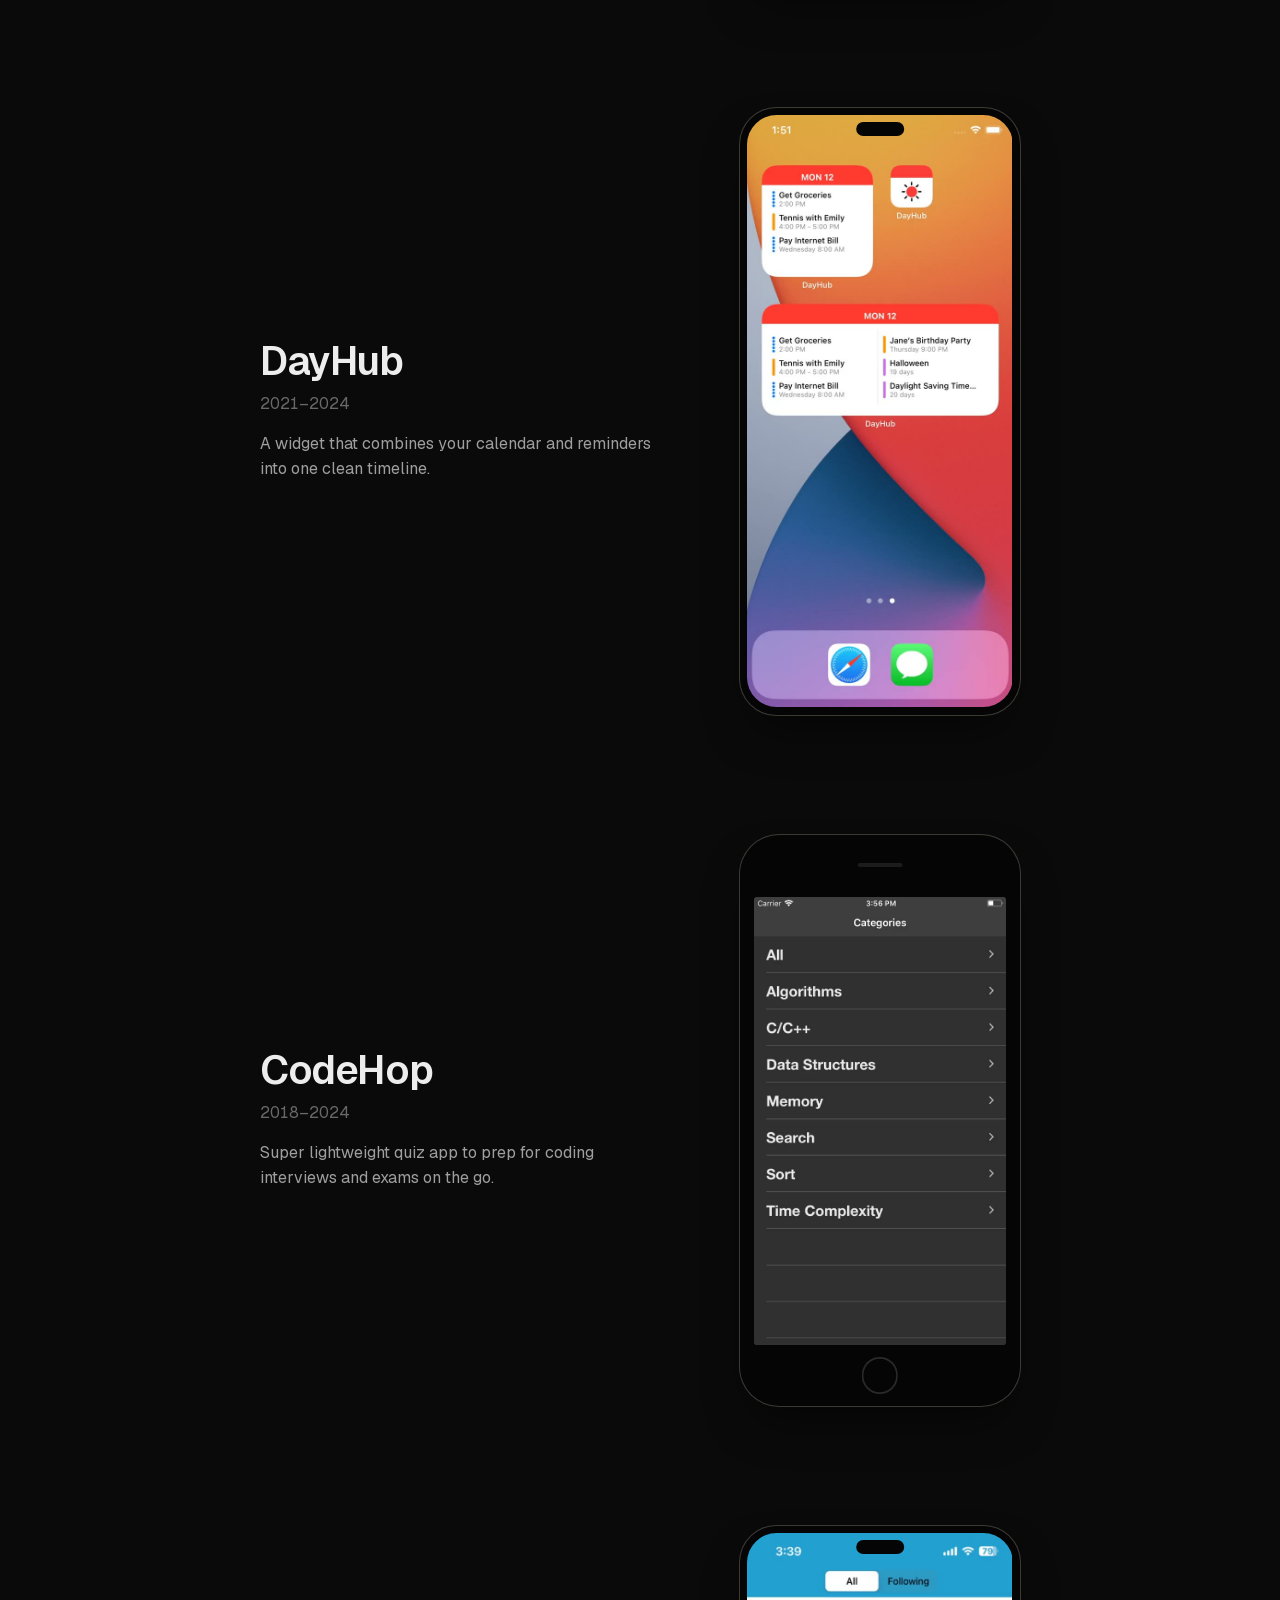
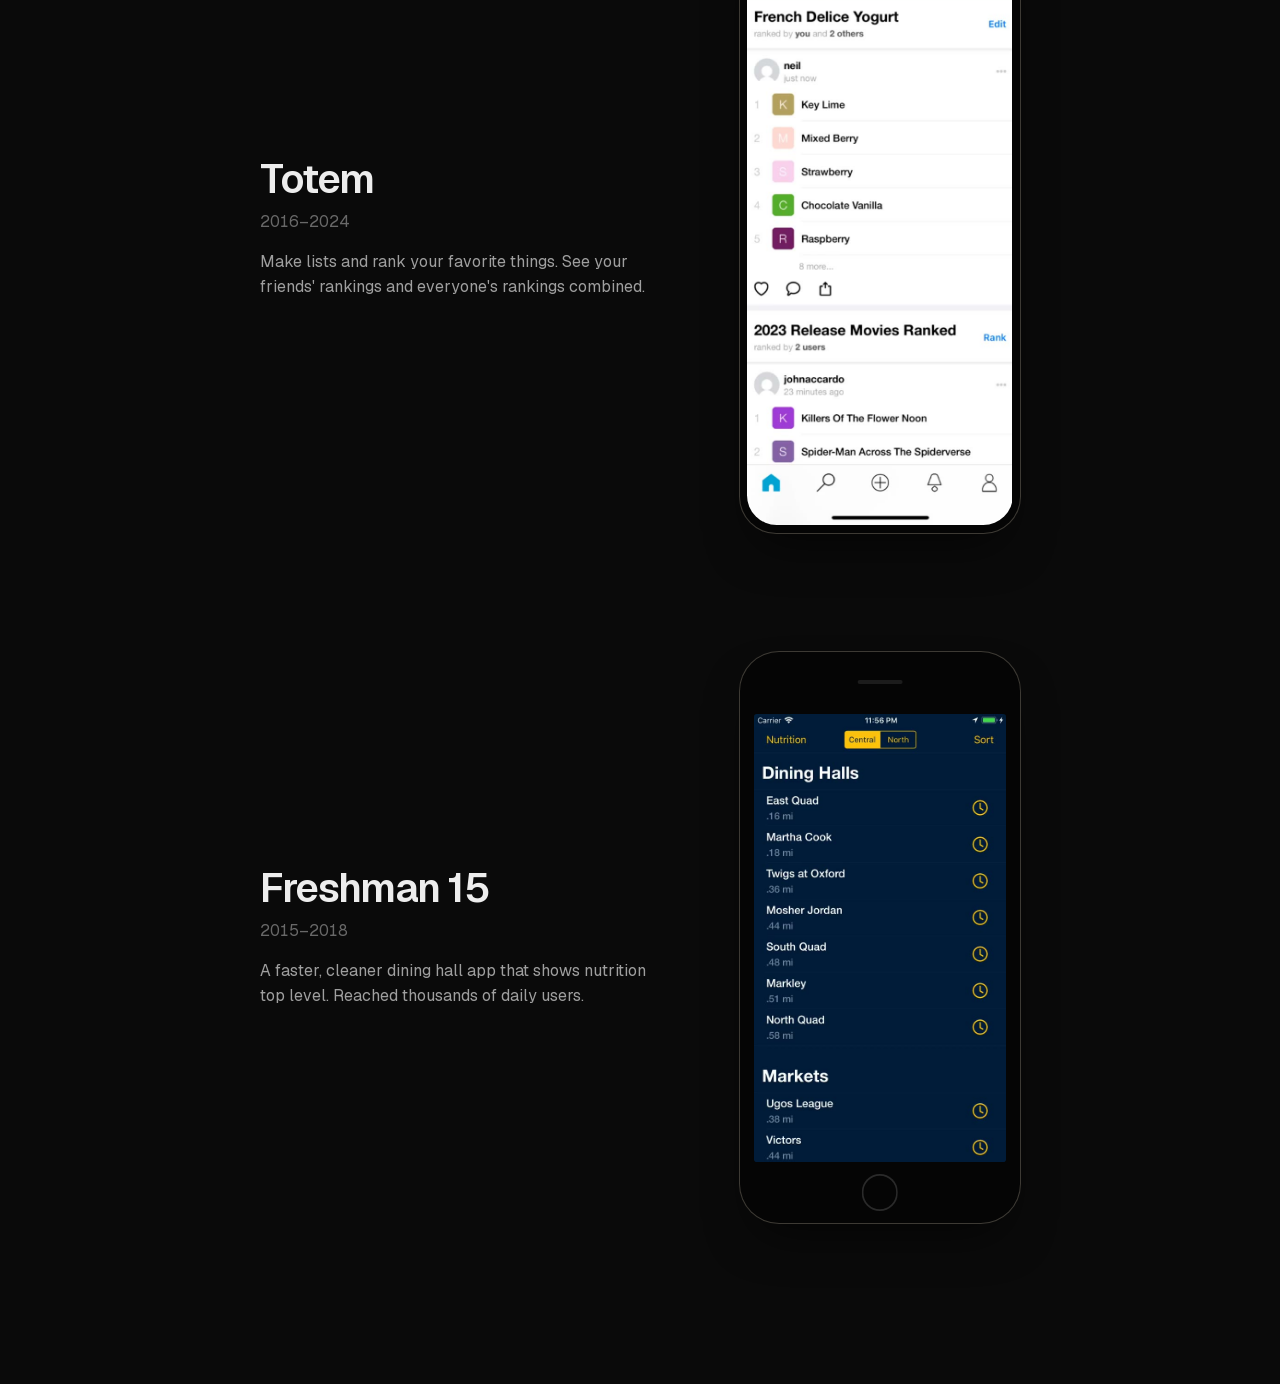
==== commit 4d2eb01b: "Add My Custom Home View; Rhythmoji and blockle descriptions; titles left, phones right Co-Authored-B" ====
--- a/index.html
+++ b/index.html
@@ -6,7 +6,7 @@
 <title>neil sekhon</title>
 <link rel="icon" type="image/png" href="favicon.png">
 <link rel="apple-touch-icon" href="apple-touch-icon.png">
-<script src="analytics.js?v=4" defer></script>
+<script src="analytics.js?v=5" defer></script>
 <meta name="description" content="Neil Sekhon, designer + engineer. A timeline of my work.">
 <script>document.documentElement.classList.add('js', 'soft');</script>
 <style>
@@ -98,10 +98,10 @@
 @keyframes work-in { from { opacity: 0.35; } to { opacity: 1; } }
 
 ol { list-style: none; padding: 0 0 160px; display: grid; gap: 120px; }
-/* Phone left, words right, side by side. */
-li { display: grid; grid-template-columns: 280px minmax(0, 400px); justify-content: center; grid-template-rows: 1fr auto auto auto 1fr; column-gap: 64px; }
-li figure { grid-column: 1; grid-row: 1 / -1; margin: 0; }
-li h2, li time, li p { grid-column: 2; }
+/* Words left, phone right, so every title starts on the same left edge as the wide items. */
+li { display: grid; grid-template-columns: minmax(0, 400px) 280px; justify-content: space-between; grid-template-rows: 1fr auto auto auto auto 1fr; column-gap: 64px; }
+li figure { grid-column: 2; grid-row: 1 / -1; margin: 0; }
+li h2, li time, li p { grid-column: 1; }
 li h2 { grid-row: 2; }
 li time { grid-row: 3; }
 li p { grid-row: 4; }
@@ -140,7 +140,7 @@
 
 h2 { font-size: 40px; font-weight: 600; line-height: 1.05; letter-spacing: -0.035em; }
 .play {
-  grid-column: 2; grid-row: 4; justify-self: start; margin-top: 24px;
+  grid-column: 1; grid-row: 5; justify-self: start; margin-top: 24px;
   display: inline-flex; align-items: center; gap: 6px; padding: 0 14px 0 18px; height: 40px;
   border-radius: 99px; background: var(--ink); color: var(--ground);
   box-shadow: inset 0 -1px 0 rgb(0 0 0 / 0.12), 0 1px 2px rgb(0 0 0 / 0.4);
@@ -153,7 +153,7 @@
 .play:active { background: #d4d4d4; }
 .play:focus-visible { outline: 2px solid var(--ink); outline-offset: 3px; }
 /* Two or more buttons side by side. */
-.plays { grid-column: 2; grid-row: 4; justify-self: start; margin-top: 24px; display: flex; flex-wrap: wrap; gap: 10px; }
+.plays { grid-column: 1; grid-row: 5; justify-self: start; margin-top: 24px; display: flex; flex-wrap: wrap; gap: 10px; }
 .plays { align-items: flex-start; }
 .plays .play { margin-top: 0; }
 time { display: block; color: var(--muted); font-size: 16px; line-height: 1; font-variant-numeric: tabular-nums; margin-top: 14px; }
@@ -187,6 +187,8 @@
 html.lb-open { overflow: hidden; }
 .lb-body .dls { margin-top: 0; justify-content: center; }
 .lb-shot { width: min(94vw, 1600px, calc(72vh * 16 / 9)); container-type: inline-size; }
+.lb-shot:has(> img) { width: min(94vw, 1800px, calc(80vh * 2000 / 1014)); }
+.lb-shot > img { display: block; width: 100%; height: auto; border-radius: 14px; box-shadow: 0 0 0 1px var(--line), 0 24px 48px -16px rgb(0 0 0 / 0.6); }
 
 /* Comparison graphic, drawn in HTML so it stays sharp and matches the dark page.
    Everything is in em off one size that tracks the width of its container. */
@@ -302,6 +304,12 @@
 
 <main>
   <ol>
+    <li data-project="home-view" class="wide">
+      <figure><div class="zoom" role="button" tabindex="0" data-zoom aria-label="Enlarge: my custom home view"><img src="media/home-view.webp" width="2000" height="1014" alt="A grid of mini apps: agent chats, todos, calendar, lunch menu, texts, Drive, GitHub and Slack"></div></figure>
+      <h2>My Custom Home View</h2><time>2026</time>
+      <p>A UI layer of mini apps I built on top of my harness</p>
+    </li>
+
     <li data-project="output-styles" class="wide">
       <figure><div class="zoom" role="button" tabindex="0" data-zoom aria-label="Enlarge: the same question answered in the default style, v1 and v2"><div class="cmp">
           <div class="cmp-title">Same question, <span>three output styles</span></div>
@@ -336,50 +344,7 @@
         <a class="dl" href="media/parallel-tasks-output-style.md" download="parallel-tasks-output-style.md" data-file="v2">v2 · Parallel tasks<svg viewBox="0 0 24 24" aria-hidden="true"><path d="M12 4v11"/><path d="m7 11 5 5 5-5"/><path d="M5 20h14"/></svg></a>
       </div>
       <div class="setup">Drag a file into Claude Code and tell it to set it as your custom output style.</div>
-    </li>
-
-    <li data-project="rhythmoji">
-      <figure><a class="phone" href="https://www.snapchat.com/lens/8f943ca0563544a98f3d4382113056e3" target="_blank" rel="noopener" aria-label="Play Rhythmoji on Snapchat"><div class="screen" style="background: linear-gradient(#05070d, #3d202d)"><div class="status"><span>9:41</span><svg viewBox="0 0 66 12" aria-hidden="true"><rect x="0" y="8" width="3" height="4" rx="1"/><rect x="5" y="6" width="3" height="6" rx="1"/><rect x="10" y="3" width="3" height="9" rx="1"/><rect x="15" y="0" width="3" height="12" rx="1"/><path d="M30 2.2a10 10 0 0 1 7 2.9l1.3-1.4A12 12 0 0 0 30 .3a12 12 0 0 0-8.3 3.4L23 5.1a10 10 0 0 1 7-2.9zm0 4a6 6 0 0 1 4.1 1.6l1.4-1.4A8 8 0 0 0 30 4.2a8 8 0 0 0-5.5 2.2l1.4 1.4A6 6 0 0 1 30 6.2zm0 4l-2.4 1.6L30 12l2.4-1.8z"/><rect x="43" y=".5" width="20" height="11" rx="3" fill="none" stroke="currentColor" stroke-opacity=".5"/><rect x="45" y="2.5" width="16" height="7" rx="1.6"/><rect x="64" y="4" width="1.6" height="4" rx=".8" opacity=".5"/></svg></div><video src="media/rhythmoji.mp4" poster="media/rhythmoji.jpg" autoplay muted loop playsinline aria-label="Rhythmoji gameplay"></video><div class="home"></div></div></a></figure>
-      <h2>Rhythmoji</h2><time>2026</time>
-      <a class="play" href="https://www.snapchat.com/lens/8f943ca0563544a98f3d4382113056e3" target="_blank" rel="noopener" aria-label="Play Rhythmoji on Snapchat">Play on Snapchat<svg viewBox="0 0 24 24" aria-hidden="true"><path d="M7 17 17 7"/><path d="M8 7h9v9"/></svg></a>
-    </li>
-
-    <li data-project="blockle">
-      <figure><a class="phone" href="https://neilsekhon.com/blockle/" target="_blank" rel="noopener" aria-label="Play blockle on the web"><div class="screen" style="background: #161c23"><div class="status"><span>9:41</span><svg viewBox="0 0 66 12" aria-hidden="true"><rect x="0" y="8" width="3" height="4" rx="1"/><rect x="5" y="6" width="3" height="6" rx="1"/><rect x="10" y="3" width="3" height="9" rx="1"/><rect x="15" y="0" width="3" height="12" rx="1"/><path d="M30 2.2a10 10 0 0 1 7 2.9l1.3-1.4A12 12 0 0 0 30 .3a12 12 0 0 0-8.3 3.4L23 5.1a10 10 0 0 1 7-2.9zm0 4a6 6 0 0 1 4.1 1.6l1.4-1.4A8 8 0 0 0 30 4.2a8 8 0 0 0-5.5 2.2l1.4 1.4A6 6 0 0 1 30 6.2zm0 4l-2.4 1.6L30 12l2.4-1.8z"/><rect x="43" y=".5" width="20" height="11" rx="3" fill="none" stroke="currentColor" stroke-opacity=".5"/><rect x="45" y="2.5" width="16" height="7" rx="1.6"/><rect x="64" y="4" width="1.6" height="4" rx=".8" opacity=".5"/></svg></div><video src="media/blockle.mp4" poster="media/blockle.jpg" autoplay muted loop playsinline aria-label="blockle gameplay"></video><div class="home"></div></div></a></figure>
-      <h2>blockle</h2><time>2025</time>
-      <div class="plays">
-        <a class="play" href="https://snapchat.com/t/BsSxJzqz" target="_blank" rel="noopener" aria-label="Play blockle on Snapchat" data-source="snapchat">Play on Snapchat<svg viewBox="0 0 24 24" aria-hidden="true"><path d="M7 17 17 7"/><path d="M8 7h9v9"/></svg></a>
-        <a class="play" href="https://neilsekhon.com/blockle/" target="_blank" rel="noopener" aria-label="Play blockle on the web">Play on Web<svg viewBox="0 0 24 24" aria-hidden="true"><path d="M7 17 17 7"/><path d="M8 7h9v9"/></svg></a>
-      </div>
-    </li>
-
-    <li data-project="dayhub" class="old">
-      <figure><div class="phone"><video src="media/dayhub.mp4" poster="media/dayhub-poster.jpg" autoplay muted loop playsinline aria-label="DayHub widgets showing events and reminders on the home screen"></video></div></figure>
-      <h2>DayHub</h2><time>2021–2024</time>
-      <p>A widget that combines your calendar and reminders into one clean timeline.</p>
-    </li>
-
-    <li data-project="codehop" class="old">
-      <figure><div class="phone classic"><video src="media/codehop.mp4" poster="media/codehop-poster.jpg" autoplay muted loop playsinline aria-label="CodeHop: a multiple-choice C++ question"></video></div></figure>
-      <h2>CodeHop</h2><time>2018–2024</time>
-      <p>Super lightweight quiz app to prep for coding interviews and exams on the go.</p>
-    </li>
-
-    <li data-project="totem" class="old">
-      <figure><div class="phone"><video src="media/totem.mp4" poster="media/totem-poster.jpg" autoplay muted loop playsinline aria-label="Totem: a ranked list in the app"></video></div></figure>
-      <h2>Totem</h2><time>2016–2024</time>
-      <p>Make lists and rank your favorite things. See your friends' rankings and everyone's rankings combined.</p>
-    </li>
-
-    <li data-project="freshman15" class="old">
-      <figure><div class="phone classic"><video src="media/freshman15.mp4" poster="media/freshman15-poster.jpg" autoplay muted loop playsinline aria-label="Freshman 15: a dining hall menu"></video></div></figure>
-      <h2>Freshman 15</h2><time>2015–2018</time>
-      <p>A faster, cleaner dining hall app that shows nutrition top level. Reached thousands of daily users.</p>
-    </li>
-  </ol>
-</main>
-
-<dialog class="lightbox" aria-label="Enlarged image"><button class="lb-close" type="button" aria-label="Close" autofocus><svg viewBox="0 0 24 24" aria-hidden="true"><path d="M6 6l12 12"/><path d="M18 6 6 18"/></svg></button><div class="lb-body" data-project="output-styles"><div class="lb-shot"></div><div class="dls">
+      <template class="lb-extra"><div class="dls">
         <a class="dl" href="media/organized-output-style.md" download="organized-output-style.md" data-file="v1">v1 · Organized<svg viewBox="0 0 24 24" aria-hidden="true"><path d="M12 4v11"/><path d="m7 11 5 5 5-5"/><path d="M5 20h14"/></svg></a>
         <a class="dl" href="media/parallel-tasks-output-style.md" download="parallel-tasks-output-style.md" data-file="v2">v2 · Parallel tasks<svg viewBox="0 0 24 24" aria-hidden="true"><path d="M12 4v11"/><path d="m7 11 5 5 5-5"/><path d="M5 20h14"/></svg></a>
       </div><div class="setup">Drag a file into Claude Code and tell it to set it as your custom output style.</div>
@@ -390,7 +355,53 @@
 <p>So I designed an output style for running lots of tasks in one thread:<br>→ every reply is a table of ongoing tasks and their status<br>→ anything that needs me is numbered at the end</p>
 <p>Then I can reply: "1 yes. 2 yes. 3 elaborate. 4 ignore"</p>
 <p>If I want to see the nitty gritty details I can just ask.</p>
-</div></div></dialog>
+</div></template>
+    </li>
+
+    <li data-project="rhythmoji">
+      <figure><a class="phone" href="https://www.snapchat.com/lens/8f943ca0563544a98f3d4382113056e3" target="_blank" rel="noopener" aria-label="Play Rhythmoji on Snapchat"><div class="screen" style="background: linear-gradient(#05070d, #3d202d)"><div class="status"><span>9:41</span><svg viewBox="0 0 66 12" aria-hidden="true"><rect x="0" y="8" width="3" height="4" rx="1"/><rect x="5" y="6" width="3" height="6" rx="1"/><rect x="10" y="3" width="3" height="9" rx="1"/><rect x="15" y="0" width="3" height="12" rx="1"/><path d="M30 2.2a10 10 0 0 1 7 2.9l1.3-1.4A12 12 0 0 0 30 .3a12 12 0 0 0-8.3 3.4L23 5.1a10 10 0 0 1 7-2.9zm0 4a6 6 0 0 1 4.1 1.6l1.4-1.4A8 8 0 0 0 30 4.2a8 8 0 0 0-5.5 2.2l1.4 1.4A6 6 0 0 1 30 6.2zm0 4l-2.4 1.6L30 12l2.4-1.8z"/><rect x="43" y=".5" width="20" height="11" rx="3" fill="none" stroke="currentColor" stroke-opacity=".5"/><rect x="45" y="2.5" width="16" height="7" rx="1.6"/><rect x="64" y="4" width="1.6" height="4" rx=".8" opacity=".5"/></svg></div><video src="media/rhythmoji.mp4" poster="media/rhythmoji.jpg" autoplay muted loop playsinline aria-label="Rhythmoji gameplay"></video><div class="home"></div></div></a></figure>
+      <h2>Rhythmoji</h2><time>2026</time>
+      <p>Music game.</p>
+      <a class="play" href="https://www.snapchat.com/lens/8f943ca0563544a98f3d4382113056e3" target="_blank" rel="noopener" aria-label="Play Rhythmoji on Snapchat">Play on Snapchat<svg viewBox="0 0 24 24" aria-hidden="true"><path d="M7 17 17 7"/><path d="M8 7h9v9"/></svg></a>
+    </li>
+
+    <li data-project="blockle">
+      <figure><a class="phone" href="https://neilsekhon.com/blockle/" target="_blank" rel="noopener" aria-label="Play blockle on the web"><div class="screen" style="background: #161c23"><div class="status"><span>9:41</span><svg viewBox="0 0 66 12" aria-hidden="true"><rect x="0" y="8" width="3" height="4" rx="1"/><rect x="5" y="6" width="3" height="6" rx="1"/><rect x="10" y="3" width="3" height="9" rx="1"/><rect x="15" y="0" width="3" height="12" rx="1"/><path d="M30 2.2a10 10 0 0 1 7 2.9l1.3-1.4A12 12 0 0 0 30 .3a12 12 0 0 0-8.3 3.4L23 5.1a10 10 0 0 1 7-2.9zm0 4a6 6 0 0 1 4.1 1.6l1.4-1.4A8 8 0 0 0 30 4.2a8 8 0 0 0-5.5 2.2l1.4 1.4A6 6 0 0 1 30 6.2zm0 4l-2.4 1.6L30 12l2.4-1.8z"/><rect x="43" y=".5" width="20" height="11" rx="3" fill="none" stroke="currentColor" stroke-opacity=".5"/><rect x="45" y="2.5" width="16" height="7" rx="1.6"/><rect x="64" y="4" width="1.6" height="4" rx=".8" opacity=".5"/></svg></div><video src="media/blockle.mp4" poster="media/blockle.jpg" autoplay muted loop playsinline aria-label="blockle gameplay"></video><div class="home"></div></div></a></figure>
+      <h2>blockle</h2><time>2025</time>
+      <p>Puzzle game.</p>
+      <div class="plays">
+        <a class="play" href="https://snapchat.com/t/BsSxJzqz" target="_blank" rel="noopener" aria-label="Play blockle on Snapchat" data-source="snapchat">Play on Snapchat<svg viewBox="0 0 24 24" aria-hidden="true"><path d="M7 17 17 7"/><path d="M8 7h9v9"/></svg></a>
+        <a class="play" href="https://neilsekhon.com/blockle/" target="_blank" rel="noopener" aria-label="Play blockle on the web">Play on Web<svg viewBox="0 0 24 24" aria-hidden="true"><path d="M7 17 17 7"/><path d="M8 7h9v9"/></svg></a>
+      </div>
+    </li>
+
+    <li data-project="dayhub" class="old">
+      <figure><div class="phone"><video src="media/dayhub.mp4" poster="media/dayhub-poster.jpg" autoplay muted loop playsinline aria-label="DayHub widgets showing events and reminders on the home screen"></video></div></figure>
+      <h2>DayHub</h2><time>2021–2024</time>
+      <p>A widget that combines your calendar and reminders into one clean timeline.</p>
+    </li>
+
+    <li data-project="codehop" class="old">
+      <figure><div class="phone classic"><video src="media/codehop.mp4" poster="media/codehop-poster.jpg" autoplay muted loop playsinline aria-label="CodeHop: a multiple-choice C++ question"></video></div></figure>
+      <h2>CodeHop</h2><time>2018–2024</time>
+      <p>Super lightweight quiz app to prep for coding interviews and exams on the go.</p>
+    </li>
+
+    <li data-project="totem" class="old">
+      <figure><div class="phone"><video src="media/totem.mp4" poster="media/totem-poster.jpg" autoplay muted loop playsinline aria-label="Totem: a ranked list in the app"></video></div></figure>
+      <h2>Totem</h2><time>2016–2024</time>
+      <p>Make lists and rank your favorite things. See your friends' rankings and everyone's rankings combined.</p>
+    </li>
+
+    <li data-project="freshman15" class="old">
+      <figure><div class="phone classic"><video src="media/freshman15.mp4" poster="media/freshman15-poster.jpg" autoplay muted loop playsinline aria-label="Freshman 15: a dining hall menu"></video></div></figure>
+      <h2>Freshman 15</h2><time>2015–2018</time>
+      <p>A faster, cleaner dining hall app that shows nutrition top level. Reached thousands of daily users.</p>
+    </li>
+  </ol>
+</main>
+
+<dialog class="lightbox" aria-label="Enlarged image"><button class="lb-close" type="button" aria-label="Close" autofocus><svg viewBox="0 0 24 24" aria-hidden="true"><path d="M6 6l12 12"/><path d="M18 6 6 18"/></svg></button><div class="lb-body"></div></dialog>
 
 <div class="possum" hidden aria-hidden="true">
   <img src="media/opossum.png" alt="">
@@ -436,15 +447,20 @@
   timer = setTimeout(() => possum.hidden = true, 1700);
 }));
 
-// Agent Output Style: tapping the image (once the work is in focus) opens it large; any tap or Esc closes it.
+// Wide items: tapping the image (once the work is in focus) opens it large, with any extras from the item's template; any tap or Esc closes it.
 const lightbox = document.querySelector('.lightbox');
-const shot = document.querySelector('.zoom .cmp');
+const lbBody = lightbox.querySelector('.lb-body');
 document.querySelectorAll('[data-zoom]').forEach(b => b.addEventListener('click', () => {
-  lightbox.querySelector('.lb-shot').replaceChildren(shot.cloneNode(true));
+  const li = b.closest('li');
+  const shot = document.createElement('div');
+  shot.className = 'lb-shot';
+  shot.append(li.querySelector('.zoom').firstElementChild.cloneNode(true));
+  lbBody.dataset.project = li.dataset.project;
+  lbBody.replaceChildren(shot, ...(li.querySelector('.lb-extra')?.content.cloneNode(true).childNodes || []));
   lightbox.showModal();
   root.classList.add('lb-open');
 }));
-document.querySelector('.zoom').addEventListener('keydown', e => { if (e.key === 'Enter' || e.key === ' ') { e.preventDefault(); e.currentTarget.click(); } });
+document.querySelectorAll('.zoom').forEach(z => z.addEventListener('keydown', e => { if (e.key === 'Enter' || e.key === ' ') { e.preventDefault(); e.currentTarget.click(); } }));
 lightbox.addEventListener('close', () => root.classList.remove('lb-open'));
 lightbox.addEventListener('click', e => { if (!e.target.closest('a, .lb-text')) lightbox.close(); });
 
